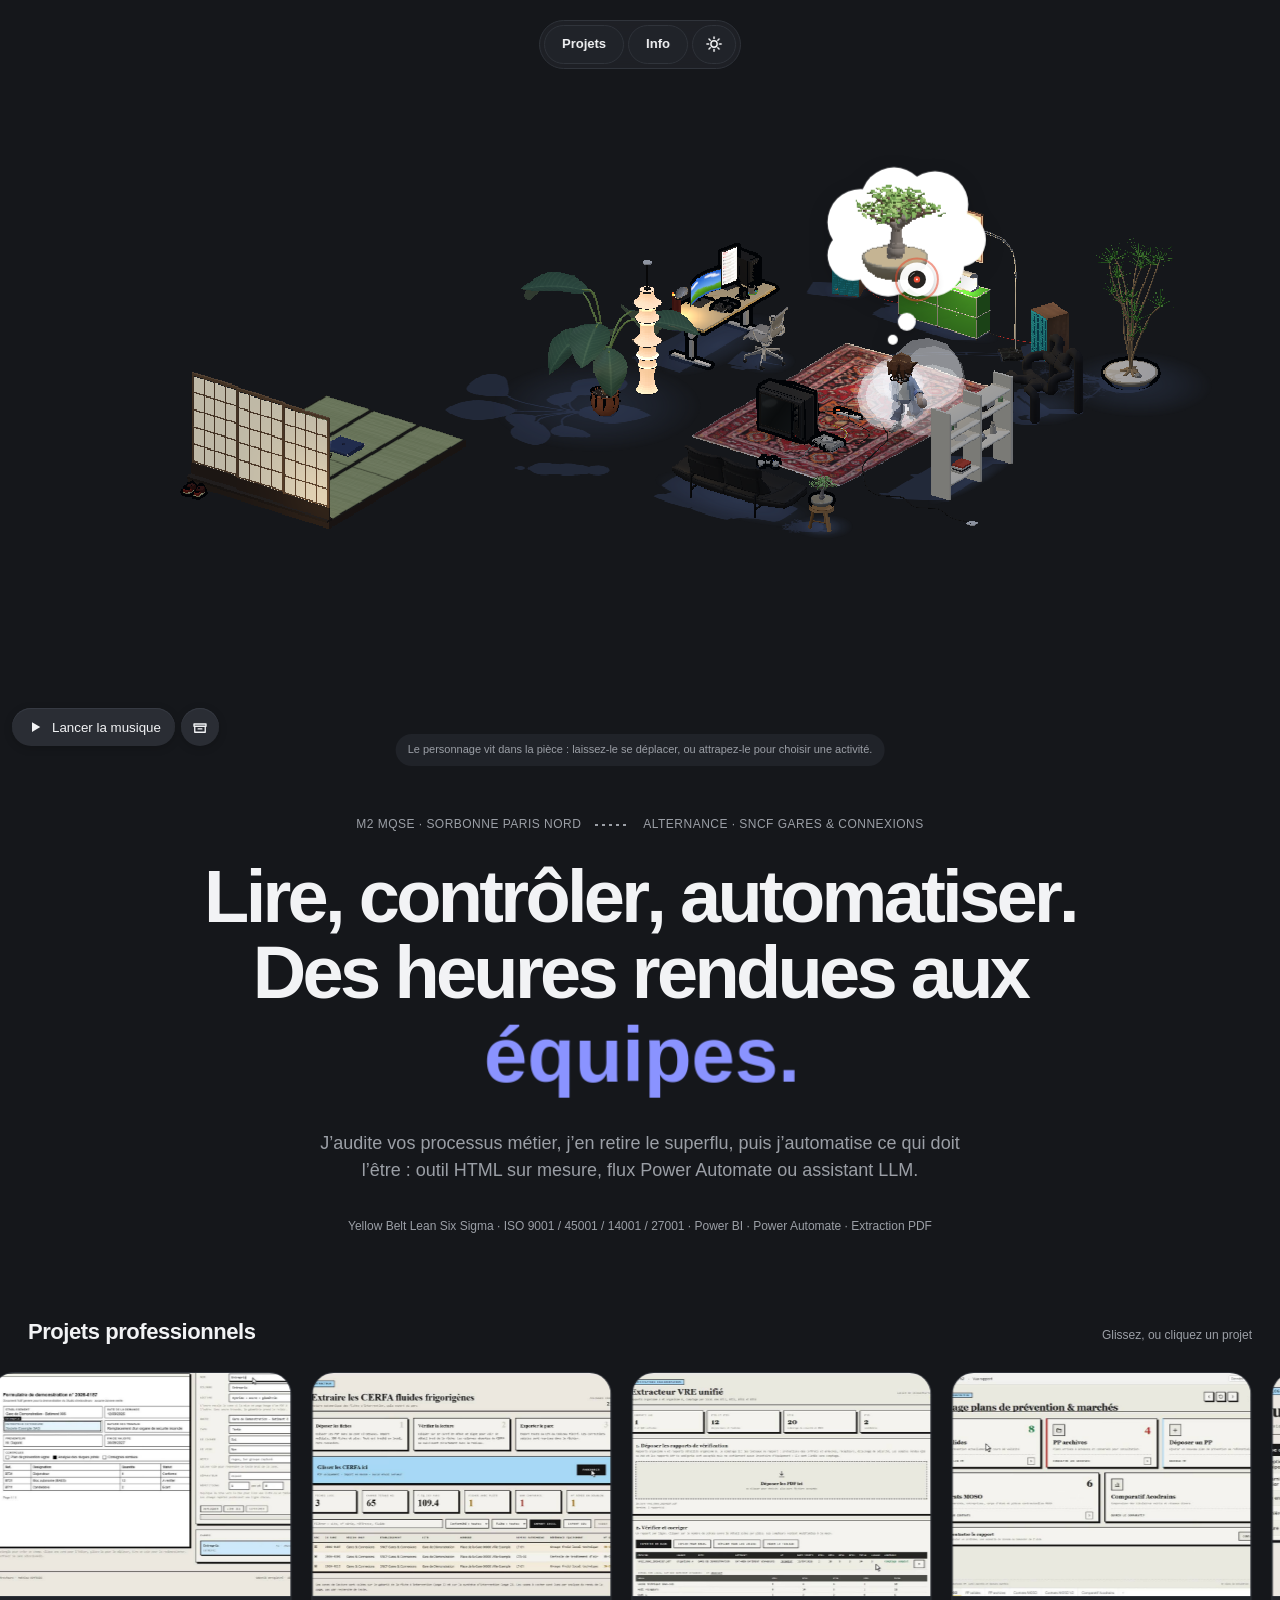
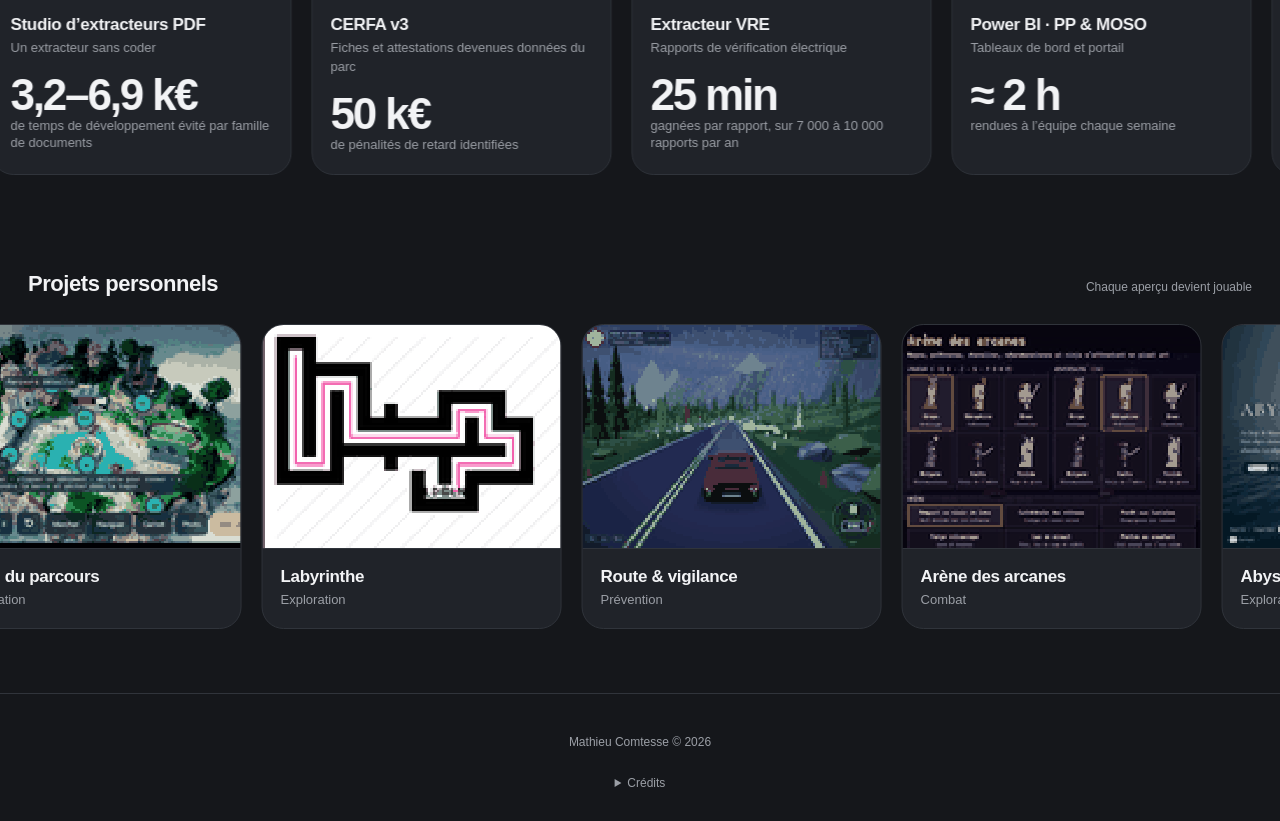
==== index.html @ 9f8b0eb1 "Accueil synthétique : bandes déplaçables (Draggable Marquee) des projets pro avec image et gain, pro" ====
<!doctype html>
<html lang="fr">
<head>
<meta charset="utf-8">
<meta name="viewport" content="width=device-width,initial-scale=1">
<title>Mathieu Comtesse · Projets et automatisation</title>
<meta name="description" content="Lire, contrôler, automatiser. Des heures rendues aux équipes : audit des processus, Power BI, Power Automate, extraction PDF.">
<meta name="theme-color" content="#f5f7fb">
<script>{const n=new Date(),m=n.getHours()*60+n.getMinutes();document.documentElement.dataset.theme=(m>=1320||m<270)?'dark':'light';document.documentElement.classList.add('js')}</script>
<link rel="icon" href="data:image/svg+xml,%3Csvg xmlns=%27http://www.w3.org/2000/svg%27 viewBox=%270 0 32 32%27%3E%3Crect width=%2732%27 height=%2732%27 rx=%277%27 fill=%27%23e8452b%27/%3E%3Ctext x=%2716%27 y=%2722%27 font-size=%2716%27 font-family=%27sans-serif%27 font-weight=%27700%27 text-anchor=%27middle%27 fill=%27white%27%3EMC%3C/text%3E%3C/svg%3E">
<link rel="stylesheet" href="style.css">
<script type="importmap">{"imports":{"three":"./vendor/three.module.min.js","three/addons/":"./vendor/"}}</script>
<script type="module" src="js/main.js"></script>
</head>
<body class="page-home">
<nav class="nav" aria-label="Navigation">
  <a class="btn" href="#work">Projets</a>
  <a class="btn" href="info.html">Info</a>
  <button class="btn theme" id="theme" type="button" aria-label="Passer en mode sombre"></button>
</nav>
<header class="shupi-header">
  <section class="room" id="room" aria-label="Appartement interactif de Mathieu">
    <div class="bubble" id="bubble" aria-live="polite"></div>
    <p class="hint">Le personnage vit dans la pièce : laissez-le se déplacer, ou attrapez-le pour choisir une activité.</p>
  </section>
</header>
<main>
<section class="hero">
  <p class="intro-line"><span>M2 MQSE · Sorbonne Paris Nord</span><span class="dots" aria-hidden="true"></span><span>Alternance · SNCF Gares &amp; Connexions</span></p>
  <h1><span class="ft">Lire, contrôler, automatiser.</span><br><span class="ft">Des heures rendues aux</span><br><em class="flip" data-a="équipes." data-b="agents.">équipes.</em></h1>
  <p class="hero-pitch">J’audite vos processus métier, j’en retire le superflu, puis j’automatise ce qui doit l’être : outil HTML sur mesure, flux Power Automate ou assistant LLM.</p>
  <p class="hero-meta">Yellow Belt Lean Six Sigma · ISO 9001 / 45001 / 14001 / 27001 · Power BI · Power Automate · Extraction PDF</p>
</section>
<section class="strip" id="work">
  <header class="strip-head"><h2>Projets professionnels</h2><p>Glissez, ou cliquez un projet</p></header>
  <div class="marquee" id="mq-pro" tabindex="0" aria-label="Projets professionnels : image et gain. Glissez ou utilisez les flèches gauche et droite."></div>
</section>
<section class="strip">
  <header class="strip-head"><h2>Projets personnels</h2><p>Chaque aperçu devient jouable</p></header>
  <div class="marquee" id="mq-perso" tabindex="0" aria-label="Projets personnels. Glissez ou utilisez les flèches gauche et droite."></div>
</section>
</main>
<footer><p>Mathieu Comtesse © 2026</p><details class="credits">
    <summary>Crédits</summary>
    <ul>
      <li>Univers et animations inspirés de <a href="https://shujaat.info/">shujaat.info</a> (Shujaat Syed).</li>
      <li>Fauteuil Ekstrem (design Terje Ekstrøm, Varier) : modèle 3D de Marià V., <a href="https://3dwarehouse.sketchup.com/model/312c320b-f617-4a8a-8546-d7dd3b6124d9/Ekstrem-Chair">3D Warehouse</a>.</li>
      <li>Siège Setu : modèle 3D de Herman Miller, <a href="https://www.hermanmiller.com/resources/3d-models-and-planning-tools/product-models/individual/setu-chair-with-arms/">hermanmiller.com</a>, via 3D Warehouse.</li>
      <li>Canapé DS-450 (de Sede) : modèle 3D de Marije H., <a href="https://3dwarehouse.sketchup.com/model/05759fed-25c6-4b2b-8120-20a3cff98283">3D Warehouse</a>.</li>
      <li>Enceintes JBL L100 MKII : modèle 3D de spencer smith, <a href="https://3dwarehouse.sketchup.com/model/1cd289cc-8b22-40b9-8e36-879f451d7a0b/JBL-L100-MKII">3D Warehouse</a>.</li>
      <li>Suspension Falkland (Danese Milano, Bruno Munari) : modèle 3D de minkyoung K., <a href="https://3dwarehouse.sketchup.com/model/1f132676-ba62-4b68-9e82-82a4a32337a4/falkland-floor-lamp">3D Warehouse</a>.</li>
      <li>Chaussures New Balance 992 : modèle 3D de SRUSH651, licence <a href="https://creativecommons.org/licenses/by/4.0/">CC BY 4.0</a>, <a href="https://sketchfab.com/3d-models/new-balance-992-made-in-usa-greymetallic-7a38e58c92d54de59faa0b30f071f0d9">Sketchfab</a> (réduit et recolorié pour la scène).</li>
      <li>Lampe Borne Béton (Le Corbusier) : modèle 3D de Charles R., <a href="https://3dwarehouse.sketchup.com/model/78f07577-1796-46bb-85fa-de107f223701">3D Warehouse</a>.</li>
      <li>Animations de personnage : bibliothèque de mon dépôt <a href="https://github.com/mathieu-comtesse/cv-mathieu_comtesse">cv-mathieu_comtesse</a>. Rendu : <a href="https://threejs.org/">three.js</a>.</li>
    </ul>
  </details></footer>
<noscript><p class="ns">Cette page demande JavaScript pour afficher la pièce en 3D.</p></noscript>
</body>
</html>
---- style.css ----
:root{--bg:#f5f7fb;--ink:#111214;--mute:#6c7078;--card:#fff;--line:#dfe3e8;--btn:#fff;--btn-hi:#f1f3f6;--btn-sh:#c9ced6;--spring:cubic-bezier(.34,1.56,.64,1);color-scheme:light}
:root[data-theme=dark]{--bg:#15171b;--ink:#f2f3f5;--mute:#9b9fa6;--card:#202329;--line:#30343b;--btn:#2a2d34;--btn-hi:#363a43;--btn-sh:#14161a;color-scheme:dark}
*{box-sizing:border-box}html{scroll-behavior:auto}
body{margin:0;background:var(--project-background,var(--bg));color:var(--ink);font:15px/1.45 Arial,sans-serif;transition:background-color .6s ease}
a{color:inherit}
.nav{position:fixed;z-index:30;top:20px;left:50%;transform:translateX(-50%);display:flex;gap:4px;padding:4px;border:1px solid var(--line);border-radius:999px;background:color-mix(in srgb,var(--card) 85%,transparent);backdrop-filter:blur(16px)}
.btn{display:inline-flex;align-items:center;padding:9px 17px;border:1px solid var(--line);border-radius:999px;background:var(--card);color:var(--ink);text-decoration:none;font-weight:600;font-size:13px;transition:transform .25s var(--spring),opacity .2s}
.btn:hover{transform:scale(.97)}.btn[aria-current]{background:var(--ink);color:var(--bg)}.dark{background:var(--ink);color:var(--bg);border-color:var(--ink)}
/* en-tête : la pièce 3D */
.room{position:relative;height:min(780px,88vh);min-height:520px;overflow:hidden}.room canvas{position:absolute;inset:0}
.hint{position:absolute;bottom:14px;left:50%;transform:translateX(-50%);margin:0;padding:8px 12px;border-radius:999px;background:var(--card);color:var(--mute);font-size:11px;white-space:nowrap;pointer-events:none;max-width:92%;overflow:hidden;text-overflow:ellipsis}
.bubble{position:absolute;z-index:5;opacity:0}.bubble.show{opacity:1;animation:pop .35s cubic-bezier(.3,1.6,.5,1)}
@keyframes pop{from{scale:.6}to{scale:1}}
/* texte d'accueil, juste après la pièce */
.hero{max-width:980px;margin:0 auto;padding:36px 24px 50px;text-align:center}
.intro-line{display:flex;justify-content:center;align-items:center;gap:14px;flex-wrap:wrap;margin:0 0 26px;color:var(--mute);font-size:12px;text-transform:uppercase;letter-spacing:.04em}
.intro-line .dots{width:34px;height:2px;background:repeating-linear-gradient(90deg,var(--mute) 0 3px,transparent 3px 7px)}
.hero h1{margin:0 auto;font-size:clamp(30px,6vw,74px);line-height:1.02;letter-spacing:-.05em}
.hero-pitch{max-width:640px;margin:30px auto 0;color:var(--mute);font-size:18px;line-height:1.5}
.hero-links{display:flex;justify-content:center;gap:10px;flex-wrap:wrap;margin-top:30px}
.hero-meta{margin:34px 0 0;color:var(--mute);font-size:12px}
em.flip{font-style:normal;color:#2f3bf0}:root[data-theme=dark] em.flip{color:#8a93ff}
em.flip.is-built{display:inline-block;perspective:900px;white-space:nowrap;line-height:1.2em;vertical-align:baseline;text-align:left}
.fs{display:inline-block;position:relative;height:1.2em;width:var(--wa);transform-style:preserve-3d;vertical-align:-.25em;animation:fs-cycle 8s var(--d,0s) infinite ease-in-out}
.fs .f{position:absolute;left:0;top:0;width:100%;height:100%;display:flex;align-items:center;justify-content:center;backface-visibility:hidden;font-style:normal;line-height:1}
.fs .f1{transform:translateZ(.6em)}.fs .f2{transform:rotateX(-90deg) translateZ(.6em)}.fs .f3{transform:rotateX(-180deg) translateZ(.6em)}
@keyframes fs-cycle{0%,36%{transform:rotateX(0deg);width:var(--wa)}46%,86%{transform:rotateX(90deg);width:var(--wb)}96%,100%{transform:rotateX(180deg);width:var(--wa)}}
@media (prefers-reduced-motion:reduce){.fs{animation:none}.fs .f2,.fs .f3{display:none}}
/* apparition au défilement : glisse depuis les côtés avec un ressort */
.js .reveal:not(.revealed){opacity:0;transform:translateX(var(--enter-x,0)) scale(.9)}
.reveal.revealed{animation:reveal .8s var(--spring) both;animation-delay:var(--delay,0s)}
@keyframes reveal{from{opacity:0;transform:translateX(var(--enter-x,0)) scale(.9)}to{opacity:1;transform:none}}
/* Flip Text : chaque lettre tourne et se soulève au survol */
.ft{display:inline-block;white-space:nowrap}
.ftc{display:inline-block;cursor:default;transition:transform .4s ease-out}
.ftc.on{transform:translateY(-8px) rotateX(360deg)}
/* projets : bandes déplaçables (Draggable Marquee) */
.strip{padding:30px 0 40px}
.strip-head{display:flex;justify-content:space-between;align-items:baseline;max-width:1400px;margin:0 auto;padding:0 28px 18px}
.strip-head h2{margin:0;font-size:22px;letter-spacing:-.02em}.strip-head p{margin:0;color:var(--mute);font-size:12px}
.marquee{overflow:hidden;cursor:grab;touch-action:pan-y;outline-offset:-2px;padding:6px 0 24px}.marquee.is-drag{cursor:grabbing;user-select:none}
.mq-track{display:flex;gap:20px;width:max-content;will-change:transform}
.pc{flex:none;width:300px;display:flex;flex-direction:column;gap:0;padding:0;border:1px solid var(--line);border-radius:22px;background:var(--card);color:var(--ink);text-align:left;font:inherit;cursor:inherit;overflow:hidden;transition:transform .4s var(--spring),box-shadow .3s}
.pc:hover{transform:translateY(-4px);box-shadow:0 14px 34px rgb(0 0 0 / .12)}
.pc-img{display:block;width:100%;aspect-ratio:4/3;background-size:cover;background-position:top;background-color:var(--btn-hi);border-bottom:1px solid var(--line);pointer-events:none}
.pc-img.px,.detail-img.px{image-rendering:pixelated;background-size:100% 100%}
.pc-body{display:flex;flex-direction:column;gap:2px;padding:16px 18px 20px}
.pc-body b{font-size:17px;letter-spacing:-.02em}.pc-sub{color:var(--mute);font-size:13px}
.pc-gain{display:block;margin-top:14px;font-size:44px;line-height:.95;letter-spacing:-.05em}.pc-unit{color:var(--mute);font-size:13px;line-height:1.3}
.pc.perso .pc-body{padding-bottom:18px}
/* fiche de détail */
.detail{position:fixed;inset:0;z-index:60;display:flex;align-items:center;justify-content:center;padding:20px;background:rgb(10 12 16 / .55);backdrop-filter:blur(6px);opacity:0;transition:opacity .22s}
.detail[hidden]{display:none}.detail.on{opacity:1}
.detail-card{position:relative;display:grid;grid-template-columns:minmax(0,1.05fr) minmax(0,1fr);width:min(960px,100%);max-height:calc(100vh - 40px);overflow:auto;border-radius:26px;background:var(--card);box-shadow:0 30px 80px rgb(0 0 0 / .35);transform:scale(.96);transition:transform .35s var(--spring)}
.detail.on .detail-card{transform:none}
.detail-img{min-height:340px;background-size:cover;background-position:top;background-color:var(--btn-hi)}
.detail-txt{padding:34px 32px;display:flex;flex-direction:column;gap:12px;font-size:14px;color:var(--mute)}.detail-txt p{margin:0}.detail-txt b{color:var(--ink)}
.detail-txt h3{margin:0;font-size:30px;line-height:1;letter-spacing:-.04em;color:var(--ink)}.detail-txt .k{font-size:11px;text-transform:uppercase;letter-spacing:.05em}.detail-txt .s{font-size:16px}
.detail-txt .g{display:flex;flex-direction:column;margin:6px 0}.detail-txt .g strong{font-size:58px;line-height:.9;letter-spacing:-.06em;color:var(--ink)}
.detail-x{position:absolute;top:12px;right:14px;z-index:2;width:36px;height:36px;border:0;border-radius:50%;background:var(--card);color:var(--ink);font-size:22px;line-height:1;cursor:pointer;box-shadow:0 2px 8px rgb(0 0 0 / .2)}
body.lock{overflow:hidden}
@media(max-width:760px){.detail-card{grid-template-columns:1fr}.detail-img{min-height:200px}.pc{width:260px}}
/* pied de page */
footer{padding:28px;border-top:1px solid var(--line);color:var(--mute);font-size:12px;display:flex;flex-direction:column;align-items:center;gap:12px;text-align:center}
.credits{max-width:62ch;text-align:left;font-size:12px}.credits summary{cursor:pointer;text-align:center;color:var(--mute)}.credits ul{margin:10px 0 0;padding-left:18px;display:grid;gap:4px}.credits a{color:inherit}
.ns{text-align:center;color:var(--mute)}
@media(max-width:760px){.room{height:60vh;min-height:420px}.hint{white-space:normal;width:90%;text-align:center;border-radius:14px}}
/* pensée : nuage + miniature 3D, traîne de deux cercles vers la tête */
.bubble.thought{padding:0;width:176px;height:160px;border-radius:0;background:none;box-shadow:none;white-space:normal;filter:drop-shadow(0 6px 10px rgb(0 0 0 / .16));color:#1c1a17}
.bubble.thought::after{display:none}
.bubble.thought .cloud{position:absolute;inset:0;width:100%;height:100%}
.bubble.thought canvas{position:absolute;left:50%;top:14px;width:120px;height:120px;transform:translateX(-50%);image-rendering:pixelated}
.bubble.thought .cap{position:absolute;left:14px;right:14px;bottom:34px;text-align:center;font-size:12px;font-weight:600;line-height:1.1;color:#1c1a17}
.bubble.thought i{position:absolute;border-radius:50%;background:#fff;box-shadow:0 2px 4px rgb(0 0 0 / .1)}
.bubble.thought .t1{width:18px;height:18px;left:50%;bottom:-12px;margin-left:-4px}
.bubble.thought .t2{width:10px;height:10px;left:50%;bottom:-26px;margin-left:-14px}
/* fiche de la pochette survolée dans le tiroir du meuble vert */
.sleeve-card{position:absolute;left:0;top:0;z-index:6;width:200px;padding:8px 10px 8px 70px;min-height:68px;border-radius:12px;background:#fff;color:#1c1a17;box-shadow:0 8px 20px rgb(0 0 0 / .18);pointer-events:none;opacity:0;transition:opacity .12s}
.sleeve-card.show{opacity:1}
.sleeve-card i{position:absolute;left:8px;top:8px;width:52px;height:52px;border-radius:4px;image-rendering:auto}
.sleeve-card b{display:block;font-size:13px;line-height:1.2;font-weight:700}
.sleeve-card span{display:block;font-size:12px;color:#6f695d;margin-top:2px}
.sleeve-card em{display:block;font-style:normal;font-size:11px;color:#8a7f6a;margin-top:4px}
/* bouton clair / sombre dans la pilule de navigation */
.btn.theme{cursor:pointer;display:inline-flex;align-items:center;justify-content:center;padding:9px 12px;font:inherit}
.btn.theme svg{display:block}
/* pastille sur le tiroir du meuble vert */
.hot{position:absolute;left:0;top:0;z-index:7;width:34px;height:34px;padding:0;border:0;border-radius:50%;background:#fff;box-shadow:0 4px 12px rgb(0 0 0 / .25);cursor:pointer;opacity:0;pointer-events:none;transition:opacity .25s}
.hot.show{opacity:.95;pointer-events:auto}
.hot svg{display:block;width:100%;height:100%;padding:5px}
.hot::after{content:"";position:absolute;inset:-5px;border-radius:50%;border:2px solid rgb(232 69 43 / .55);animation:hotp 2s ease-out infinite}
@keyframes hotp{from{transform:scale(.8);opacity:1}to{transform:scale(1.35);opacity:0}}
@media (prefers-reduced-motion:reduce){.hot::after{animation:none}}

.bubble.thought .cap{display:none}
/* lecteur de musique : une pastille en bas à gauche de la pièce */
.mpill{position:absolute;left:12px;bottom:34px;z-index:8;display:flex;gap:6px;align-items:center;max-width:calc(100% - 24px)}
.mpill button{display:inline-flex;align-items:center;gap:8px;height:38px;padding:0 14px;border:0;border-radius:999px;background:var(--btn);color:var(--ink);font:500 13px/1 inherit;font-family:inherit;cursor:pointer;box-shadow:inset 0 1px 0 var(--btn-hi),0 2px 8px rgb(0 0 0 / .18);white-space:nowrap;overflow:hidden;text-overflow:ellipsis}
.mpill button:hover{background:var(--btn-hi)}
.mpill .mp-play{max-width:min(300px,calc(100vw - 150px))}
.mpill .mp-play span{overflow:hidden;text-overflow:ellipsis}
.mpill.on .mp-play{background:var(--ink);color:var(--bg)}
.mpill .mp-next,.mpill .mp-crate{width:38px;padding:0;justify-content:center}
.mpill .mp-next[hidden]{display:none}

/* page Info */
.page-info .info-main{max-width:1060px;margin:0 auto;padding:0 24px 40px}
.about{position:relative;padding:130px 0 40px;text-align:center}
.portrait{position:relative;z-index:2;width:min(86vw,420px);height:420px;margin:0 auto -50px;pointer-events:none}
.portrait canvas{pointer-events:auto}
.info-heading{position:relative;z-index:1;margin:0 auto;max-width:15ch;font-size:clamp(40px,7.4vw,92px);line-height:.9;letter-spacing:-.055em;text-wrap:balance}
.info-heading em{font-style:italic;font-family:'Times New Roman',serif;font-weight:400;letter-spacing:-.04em}
.info-heading .w{display:inline-block;overflow:hidden;vertical-align:top;padding-bottom:.08em}
.info-heading .ch{display:inline-block;animation:chup .9s var(--spring) both;animation-delay:calc(var(--i) * 28ms + .15s)}
@keyframes chup{from{transform:translateY(110%) rotate(5deg);opacity:0}to{transform:none;opacity:1}}
.bio{max-width:640px;margin:44px auto 0;display:grid;gap:18px;font-size:18px;line-height:1.5;color:var(--mute)}.bio p{margin:0}
.impact{display:grid;grid-template-columns:repeat(3,1fr);gap:12px;margin:70px 0}
.impact article{padding:24px;border:1px solid var(--line);border-radius:24px;background:var(--card);min-height:210px;display:flex;flex-direction:column}
.impact span{color:var(--mute);font-size:12px}.impact h3{margin:auto 0 8px;font-size:22px;letter-spacing:-.02em;line-height:1.05}.impact p{margin:0;color:var(--mute);font-size:14px}
.block{padding:56px 0 20px}.block h2{margin:0 0 26px;font-size:clamp(28px,4vw,46px);letter-spacing:-.04em;line-height:1}
.timeline{list-style:none;margin:0;padding:0;border-top:1px solid var(--line)}
.timeline li{display:grid;grid-template-columns:200px 1fr;gap:6px 24px;padding:22px 0;border-bottom:1px solid var(--line)}
.timeline time{color:var(--mute);font-size:13px;text-transform:uppercase;letter-spacing:.03em;grid-row:span 2}.timeline b{font-size:20px;letter-spacing:-.02em}.timeline span{color:var(--mute);max-width:62ch}
.chips{list-style:none;margin:0;padding:0;display:flex;flex-wrap:wrap;gap:10px}
.chips li{padding:12px 18px;border:1px solid var(--line);border-radius:999px;background:var(--card);font-weight:700;display:flex;gap:10px;align-items:baseline;transition:transform .4s var(--spring)}.chips li:hover{transform:scale(.96)}
.chips i{font-style:normal;font-weight:400;color:var(--mute);font-size:12px}
.two{display:grid;grid-template-columns:1fr 1fr;gap:40px}
.list{list-style:none;margin:0;padding:0;display:grid;gap:0;border-top:1px solid var(--line)}.list li{padding:14px 0;border-bottom:1px solid var(--line);color:var(--mute)}
.contact{text-align:center;padding:90px 0 40px}.contact p{max-width:52ch;margin:0 auto 26px;color:var(--mute);font-size:18px}
@media(max-width:760px){.impact{grid-template-columns:1fr}.two{grid-template-columns:1fr}.timeline li{grid-template-columns:1fr}.timeline time{grid-row:auto}.portrait{height:340px;margin-bottom:-60px}}
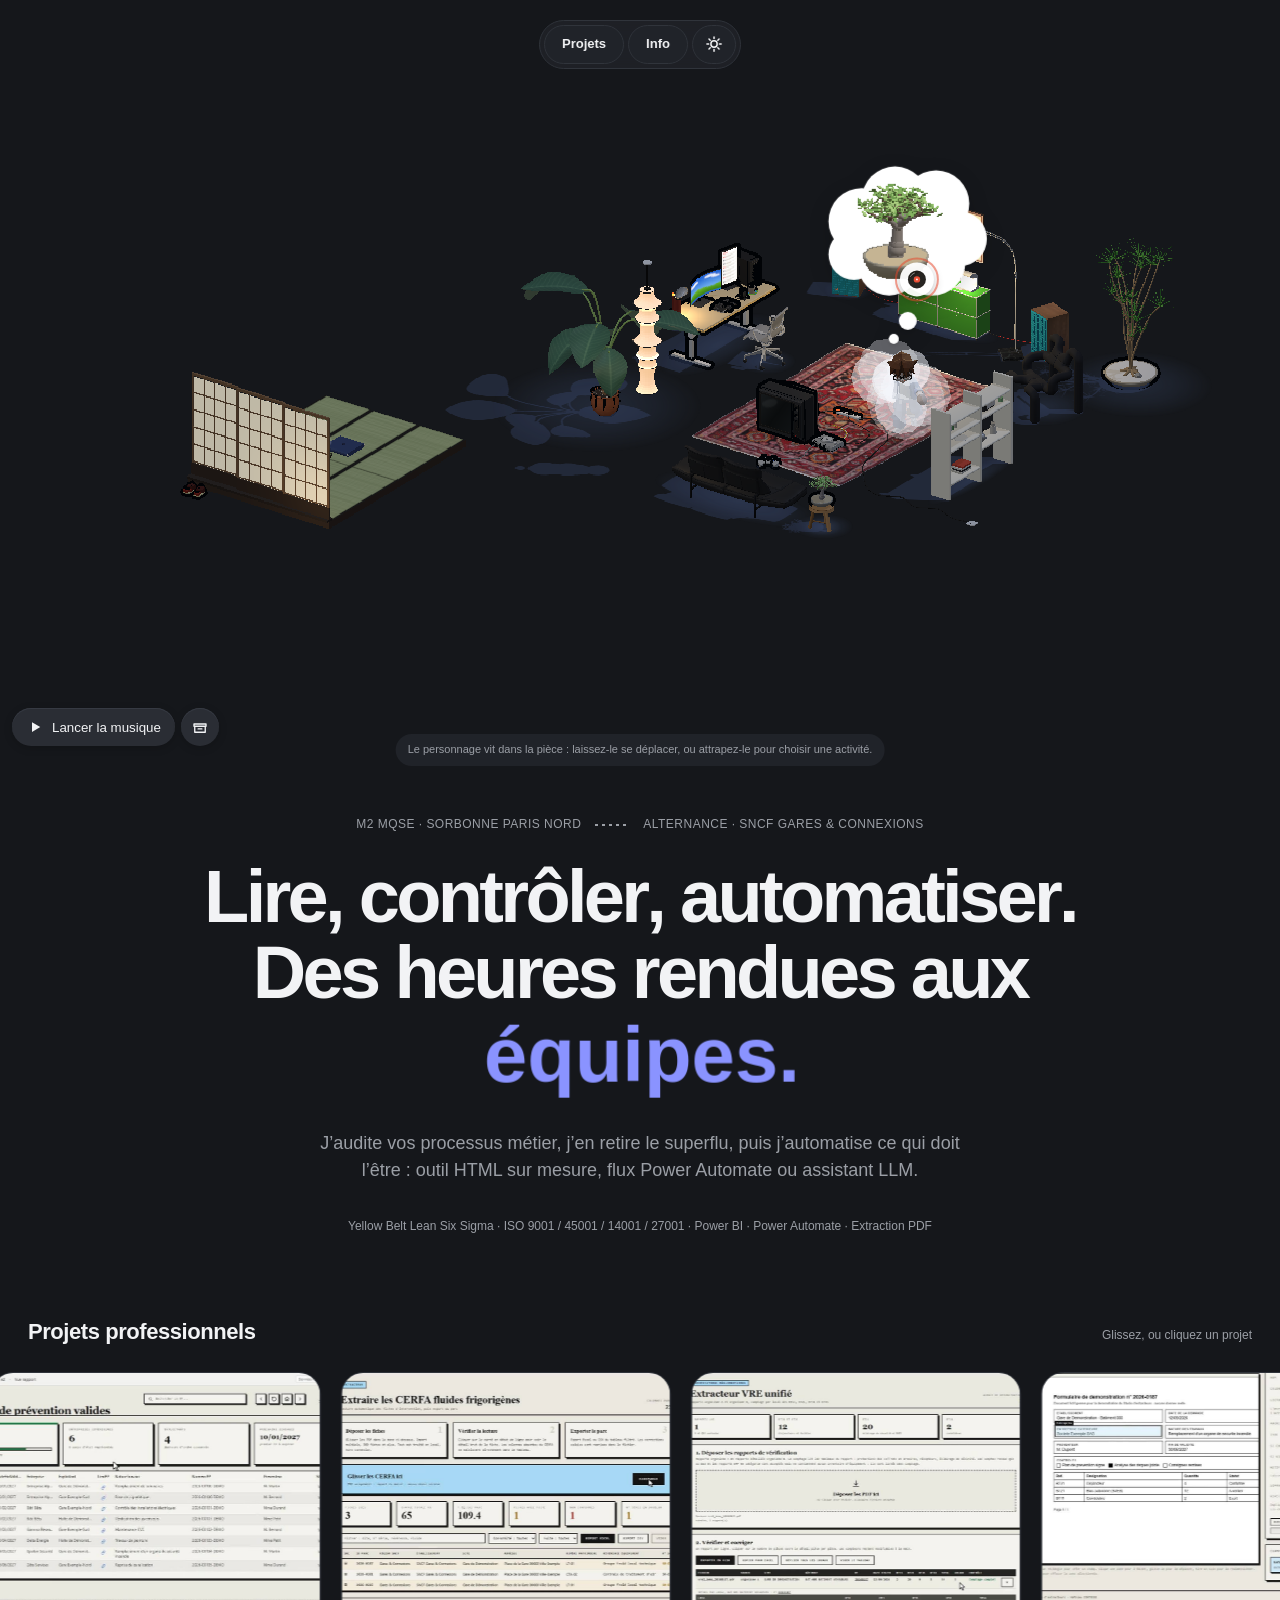
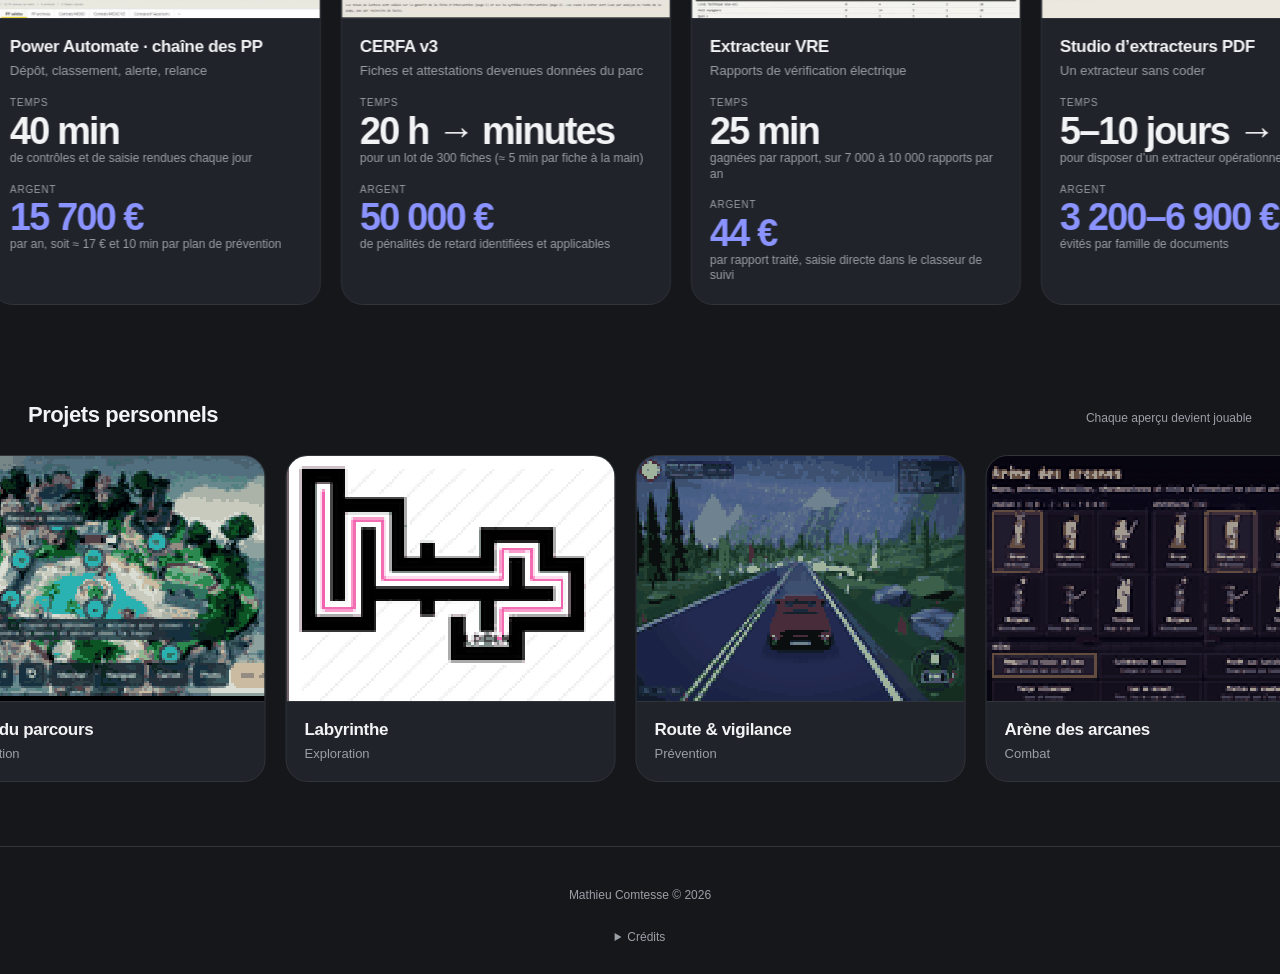
==== commit ac9f8779: "Pantalon baggy jusqu'aux baskets ; yeux ouverts sur Info ; gains en temps et en argent par process e" ====
--- a/index.html
+++ b/index.html
@@ -51,7 +51,7 @@
       <li>Suspension Falkland (Danese Milano, Bruno Munari) : modèle 3D de minkyoung K., <a href="https://3dwarehouse.sketchup.com/model/1f132676-ba62-4b68-9e82-82a4a32337a4/falkland-floor-lamp">3D Warehouse</a>.</li>
       <li>Chaussures New Balance 992 : modèle 3D de SRUSH651, licence <a href="https://creativecommons.org/licenses/by/4.0/">CC BY 4.0</a>, <a href="https://sketchfab.com/3d-models/new-balance-992-made-in-usa-greymetallic-7a38e58c92d54de59faa0b30f071f0d9">Sketchfab</a> (réduit et recolorié pour la scène).</li>
       <li>Lampe Borne Béton (Le Corbusier) : modèle 3D de Charles R., <a href="https://3dwarehouse.sketchup.com/model/78f07577-1796-46bb-85fa-de107f223701">3D Warehouse</a>.</li>
-      <li>Animations de personnage : bibliothèque de mon dépôt <a href="https://github.com/mathieu-comtesse/cv-mathieu_comtesse">cv-mathieu_comtesse</a>. Rendu : <a href="https://threejs.org/">three.js</a>.</li>
+      <li>Animations de personnage : bibliothèque d’animations de mon dépôt GitHub. Rendu : <a href="https://threejs.org/">three.js</a>.</li>
     </ul>
   </details></footer>
 <noscript><p class="ns">Cette page demande JavaScript pour afficher la pièce en 3D.</p></noscript>
--- a/style.css
+++ b/style.css
@@ -40,13 +40,13 @@
 .strip-head h2{margin:0;font-size:22px;letter-spacing:-.02em}.strip-head p{margin:0;color:var(--mute);font-size:12px}
 .marquee{overflow:hidden;cursor:grab;touch-action:pan-y;outline-offset:-2px;padding:6px 0 24px}.marquee.is-drag{cursor:grabbing;user-select:none}
 .mq-track{display:flex;gap:20px;width:max-content;will-change:transform}
-.pc{flex:none;width:300px;display:flex;flex-direction:column;gap:0;padding:0;border:1px solid var(--line);border-radius:22px;background:var(--card);color:var(--ink);text-align:left;font:inherit;cursor:inherit;overflow:hidden;transition:transform .4s var(--spring),box-shadow .3s}
+.pc{flex:none;width:330px;display:flex;flex-direction:column;gap:0;padding:0;border:1px solid var(--line);border-radius:22px;background:var(--card);color:var(--ink);text-align:left;font:inherit;cursor:inherit;overflow:hidden;transition:transform .4s var(--spring),box-shadow .3s}
 .pc:hover{transform:translateY(-4px);box-shadow:0 14px 34px rgb(0 0 0 / .12)}
 .pc-img{display:block;width:100%;aspect-ratio:4/3;background-size:cover;background-position:top;background-color:var(--btn-hi);border-bottom:1px solid var(--line);pointer-events:none}
 .pc-img.px,.detail-img.px{image-rendering:pixelated;background-size:100% 100%}
 .pc-body{display:flex;flex-direction:column;gap:2px;padding:16px 18px 20px}
 .pc-body b{font-size:17px;letter-spacing:-.02em}.pc-sub{color:var(--mute);font-size:13px}
-.pc-gain{display:block;margin-top:14px;font-size:44px;line-height:.95;letter-spacing:-.05em}.pc-unit{color:var(--mute);font-size:13px;line-height:1.3}
+.pc-g{display:flex;flex-direction:column;gap:2px;margin-top:14px}.pc-g small,.detail-txt .g small{font-size:10px;text-transform:uppercase;letter-spacing:.08em;color:var(--mute)}.pc-g strong{font-size:38px;line-height:.95;letter-spacing:-.05em}.pc-g.m strong{color:#2f3bf0}:root[data-theme=dark] .pc-g.m strong{color:#8a93ff}.pc-g em{font-style:normal;color:var(--mute);font-size:12px;line-height:1.3}
 .pc.perso .pc-body{padding-bottom:18px}
 /* fiche de détail */
 .detail{position:fixed;inset:0;z-index:60;display:flex;align-items:center;justify-content:center;padding:20px;background:rgb(10 12 16 / .55);backdrop-filter:blur(6px);opacity:0;transition:opacity .22s}
@@ -56,7 +56,7 @@
 .detail-img{min-height:340px;background-size:cover;background-position:top;background-color:var(--btn-hi)}
 .detail-txt{padding:34px 32px;display:flex;flex-direction:column;gap:12px;font-size:14px;color:var(--mute)}.detail-txt p{margin:0}.detail-txt b{color:var(--ink)}
 .detail-txt h3{margin:0;font-size:30px;line-height:1;letter-spacing:-.04em;color:var(--ink)}.detail-txt .k{font-size:11px;text-transform:uppercase;letter-spacing:.05em}.detail-txt .s{font-size:16px}
-.detail-txt .g{display:flex;flex-direction:column;margin:6px 0}.detail-txt .g strong{font-size:58px;line-height:.9;letter-spacing:-.06em;color:var(--ink)}
+.detail-txt .g{display:flex;flex-direction:column;margin:4px 0}.detail-txt .g strong{font-size:50px;line-height:.95;letter-spacing:-.06em;color:var(--ink)}.detail-txt .g.m strong{color:#2f3bf0}:root[data-theme=dark] .detail-txt .g.m strong{color:#8a93ff}
 .detail-x{position:absolute;top:12px;right:14px;z-index:2;width:36px;height:36px;border:0;border-radius:50%;background:var(--card);color:var(--ink);font-size:22px;line-height:1;cursor:pointer;box-shadow:0 2px 8px rgb(0 0 0 / .2)}
 body.lock{overflow:hidden}
 @media(max-width:760px){.detail-card{grid-template-columns:1fr}.detail-img{min-height:200px}.pc{width:260px}}
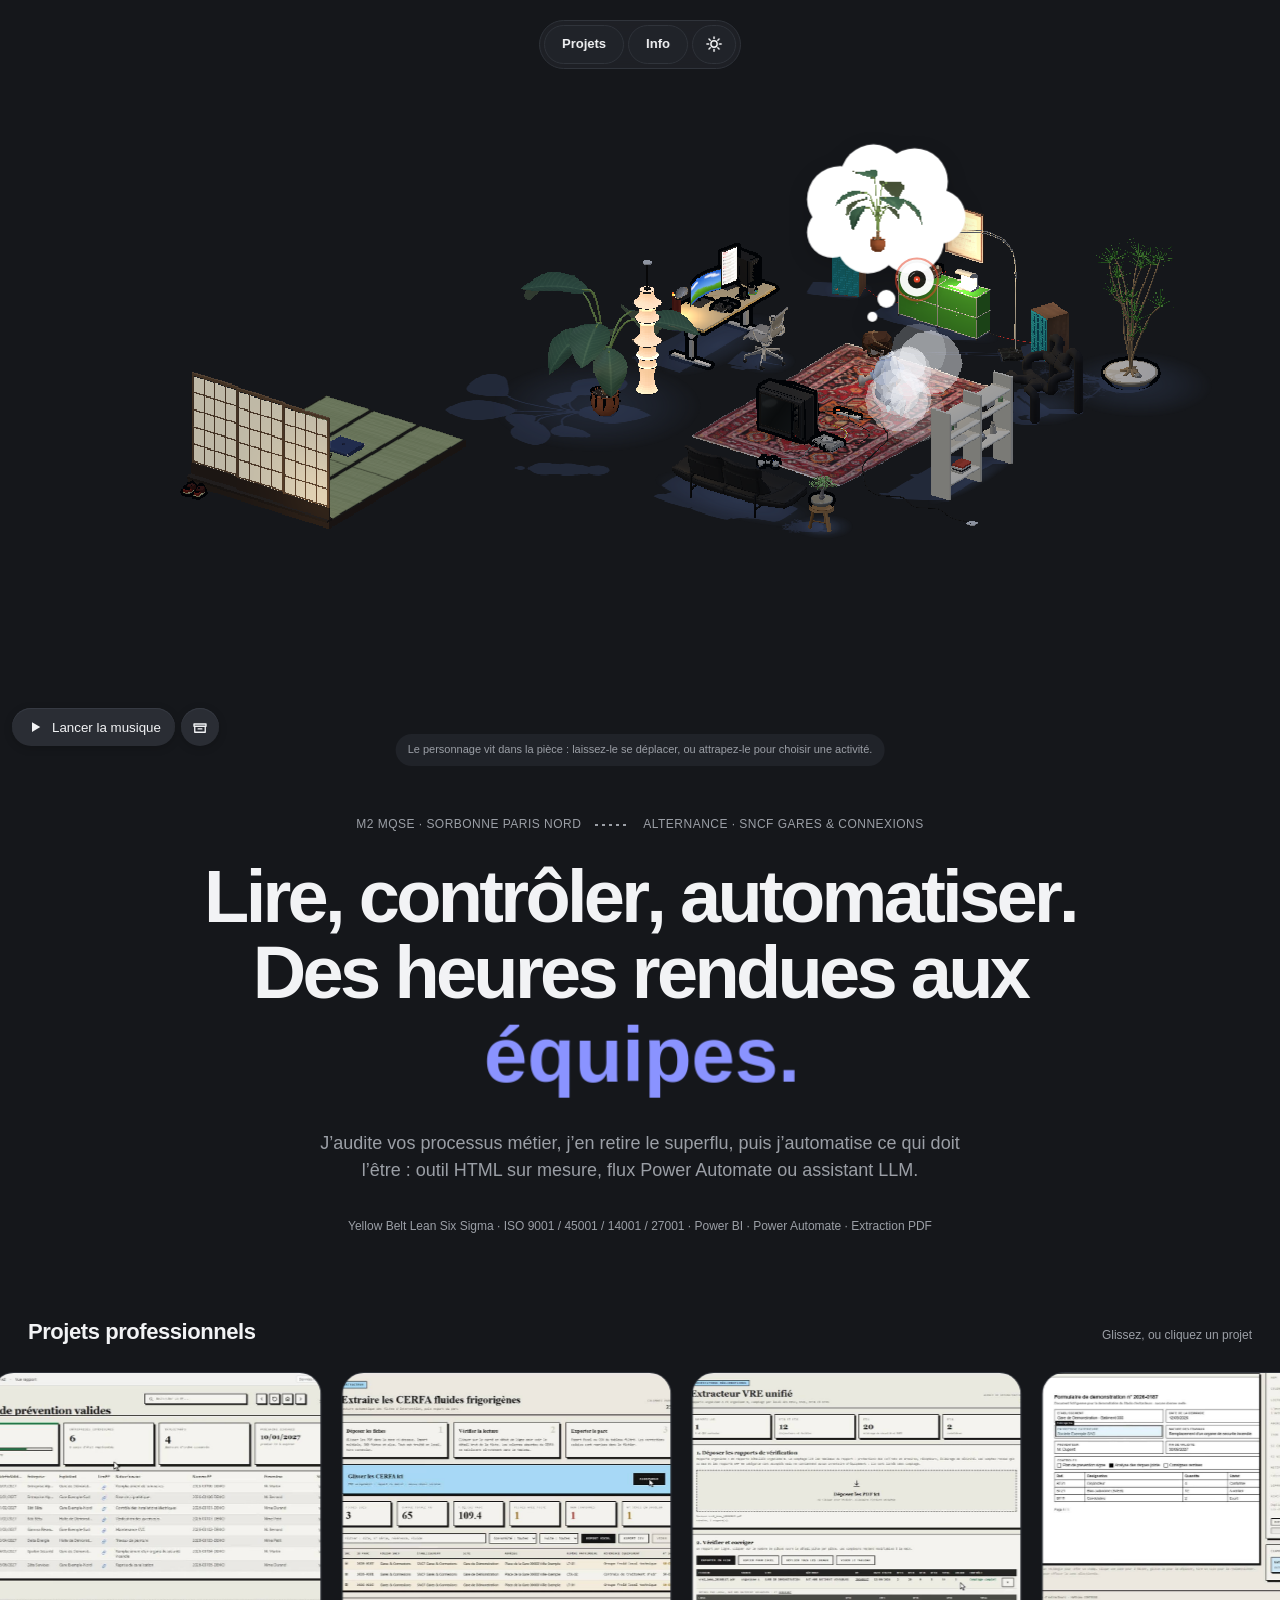
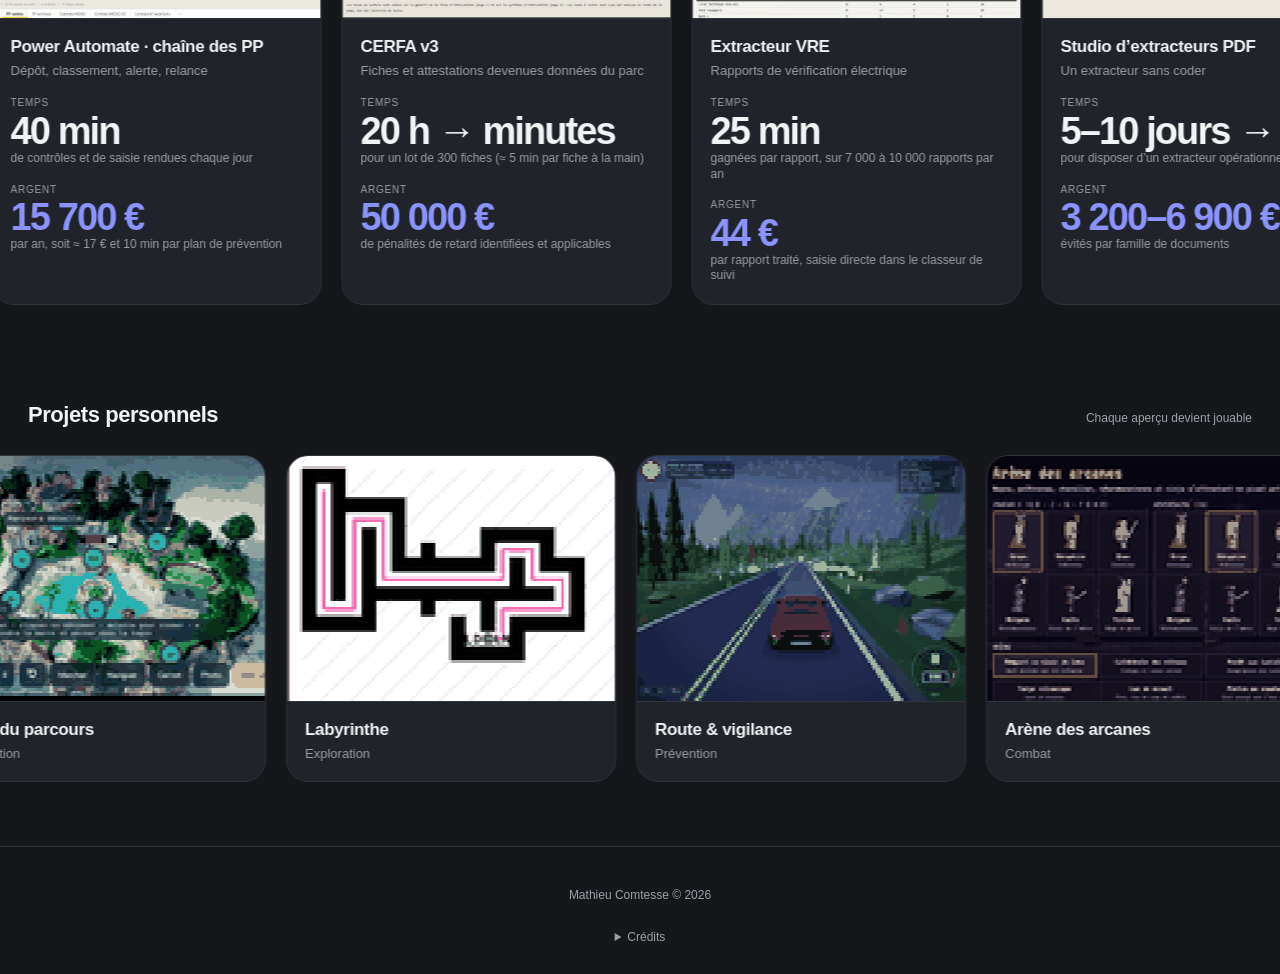
==== commit 474523f8: "Pantalon baggy modélisé, yeux bleus ouverts, épaules remises à niveau (assis de travers), lampe Akar" ====
--- a/index.html
+++ b/index.html
@@ -51,6 +51,7 @@
       <li>Suspension Falkland (Danese Milano, Bruno Munari) : modèle 3D de minkyoung K., <a href="https://3dwarehouse.sketchup.com/model/1f132676-ba62-4b68-9e82-82a4a32337a4/falkland-floor-lamp">3D Warehouse</a>.</li>
       <li>Chaussures New Balance 992 : modèle 3D de SRUSH651, licence <a href="https://creativecommons.org/licenses/by/4.0/">CC BY 4.0</a>, <a href="https://sketchfab.com/3d-models/new-balance-992-made-in-usa-greymetallic-7a38e58c92d54de59faa0b30f071f0d9">Sketchfab</a> (réduit et recolorié pour la scène).</li>
       <li>Lampe Borne Béton (Le Corbusier) : modèle 3D de Charles R., <a href="https://3dwarehouse.sketchup.com/model/78f07577-1796-46bb-85fa-de107f223701">3D Warehouse</a>.</li>
+      <li>Lampe Akari (Isamu Noguchi) : modèle 3D d’Alana Pacheco, <a href="https://3dwarehouse.sketchup.com/model/c4bc36cc-94bc-45f0-8692-d7c6e615f8ad">3D Warehouse</a>.</li>
       <li>Animations de personnage : bibliothèque d’animations de mon dépôt GitHub. Rendu : <a href="https://threejs.org/">three.js</a>.</li>
     </ul>
   </details></footer>
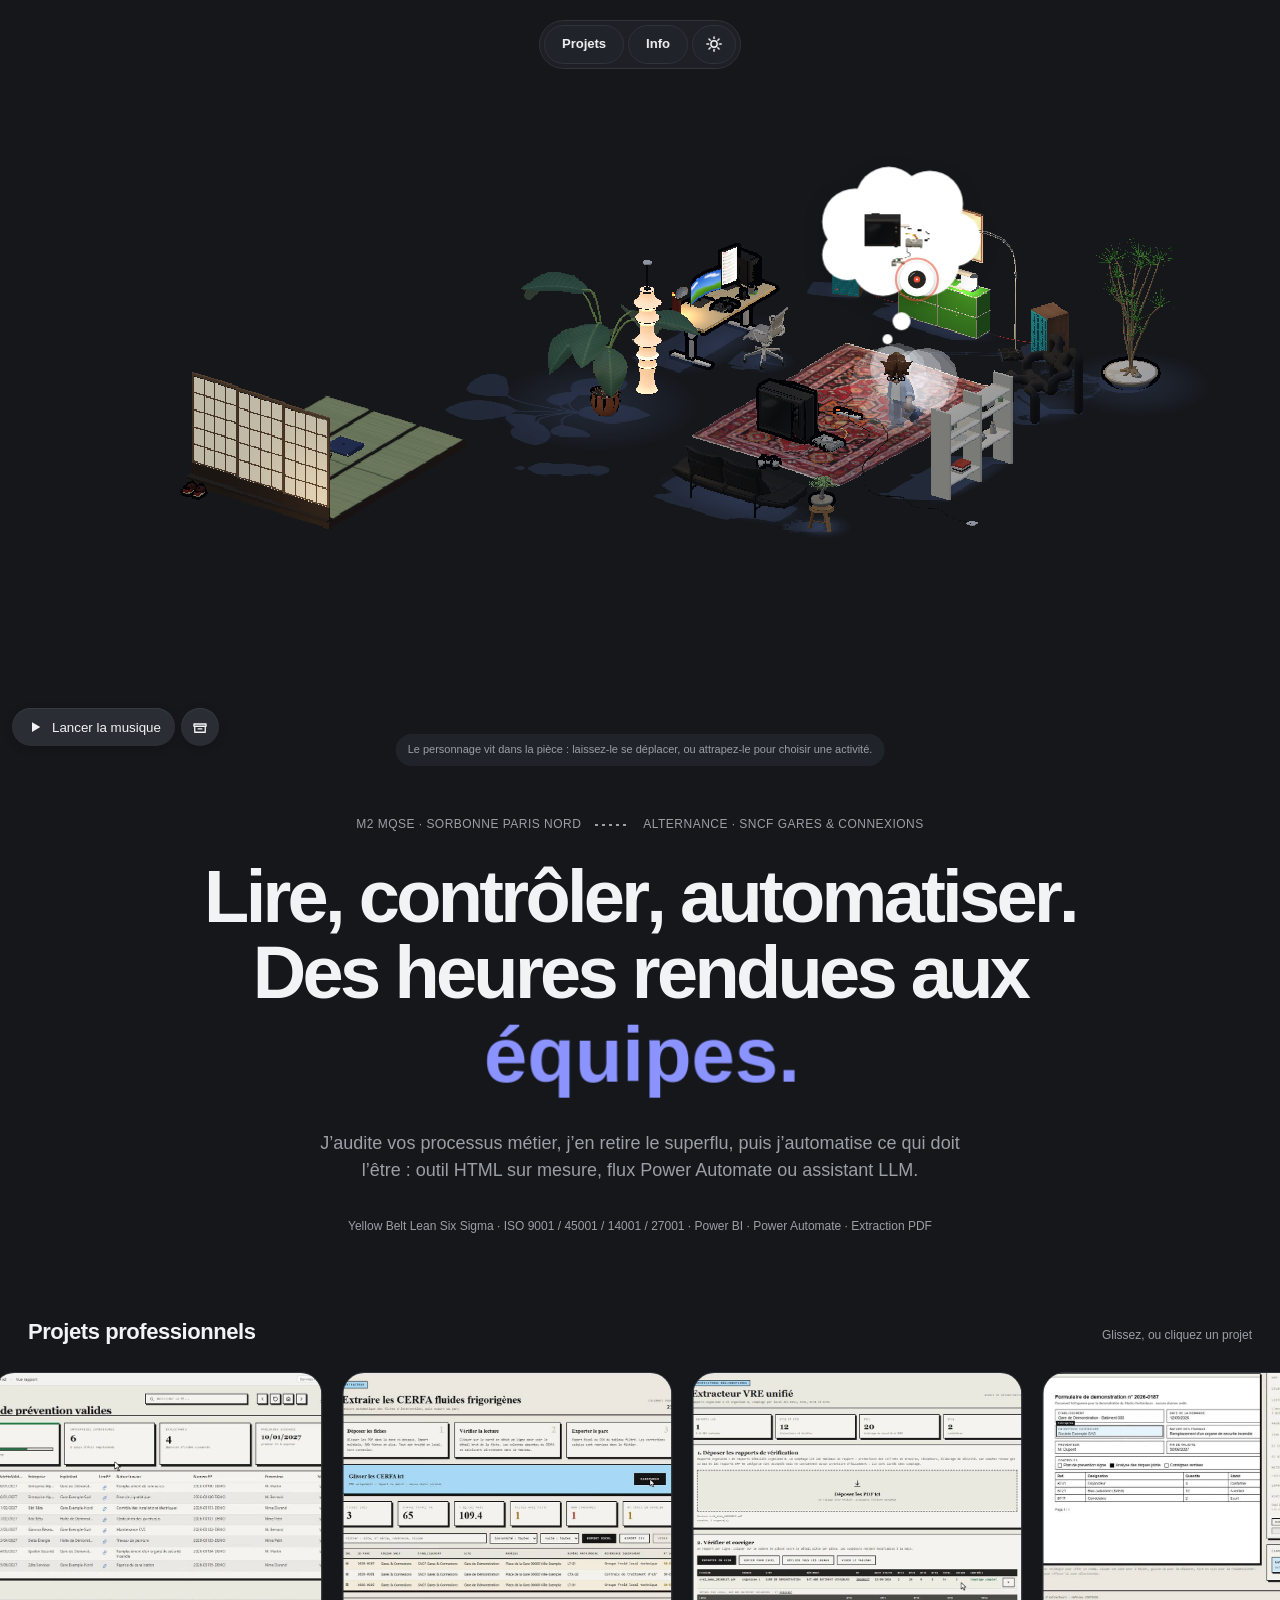
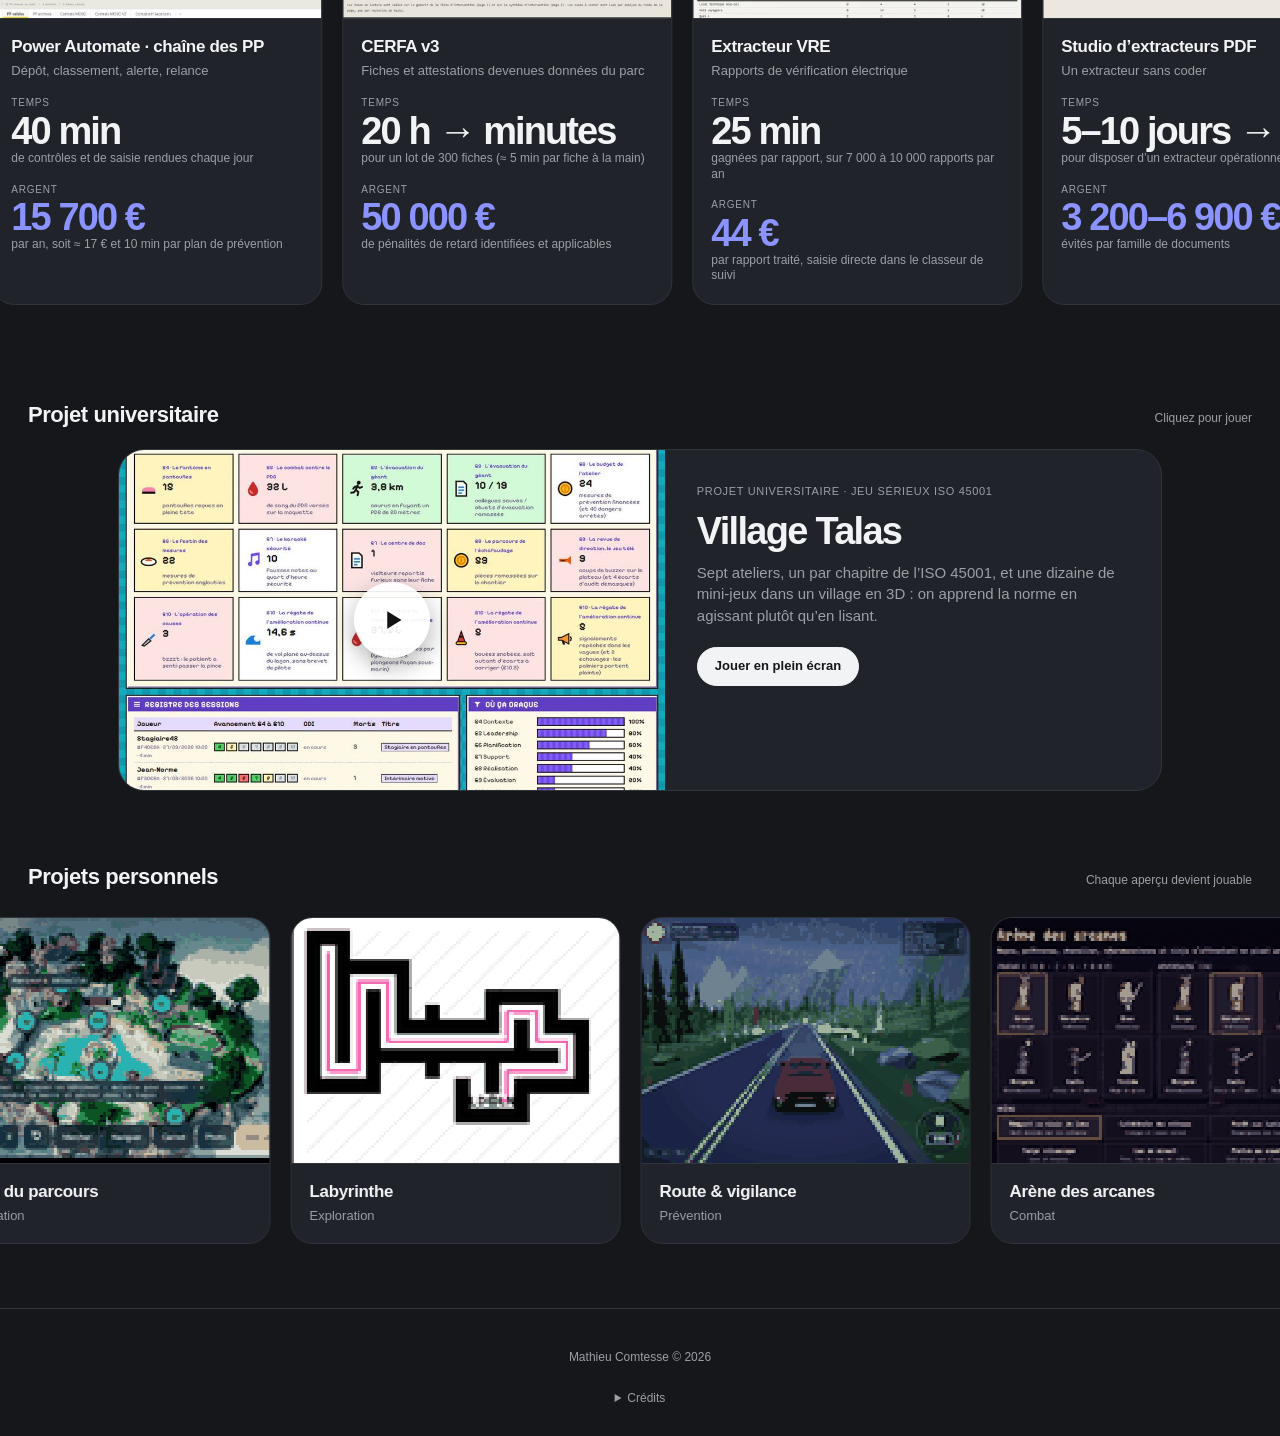
==== commit 3974eda6: "Village Talas : projet universitaire jouable en plein écran (accueil et Windows XP) Co-Authored-By: " ====
--- a/index.html
+++ b/index.html
@@ -36,6 +36,10 @@
   <div class="marquee" id="mq-pro" tabindex="0" aria-label="Projets professionnels : image et gain. Glissez ou utilisez les flèches gauche et droite."></div>
 </section>
 <section class="strip">
+  <header class="strip-head"><h2>Projet universitaire</h2><p>Cliquez pour jouer</p></header>
+  <div class="univ" id="univ"></div>
+</section>
+<section class="strip">
   <header class="strip-head"><h2>Projets personnels</h2><p>Chaque aperçu devient jouable</p></header>
   <div class="marquee" id="mq-perso" tabindex="0" aria-label="Projets personnels. Glissez ou utilisez les flèches gauche et droite."></div>
 </section>
--- a/style.css
+++ b/style.css
@@ -128,3 +128,17 @@
 .list{list-style:none;margin:0;padding:0;display:grid;gap:0;border-top:1px solid var(--line)}.list li{padding:14px 0;border-bottom:1px solid var(--line);color:var(--mute)}
 .contact{text-align:center;padding:90px 0 40px}.contact p{max-width:52ch;margin:0 auto 26px;color:var(--mute);font-size:18px}
 @media(max-width:760px){.impact{grid-template-columns:1fr}.two{grid-template-columns:1fr}.timeline li{grid-template-columns:1fr}.timeline time{grid-row:auto}.portrait{height:340px;margin-bottom:-60px}}
+/* jeu en plein écran */
+.play-ov{position:fixed;inset:0;z-index:100;background:#000}.play-ov iframe{position:absolute;inset:0;width:100%;height:100%;border:0;background:#000}
+.play-x{position:absolute;top:10px;right:10px;z-index:2;width:38px;height:38px;border:0;border-radius:50%;background:rgb(0 0 0 / .55);color:#fff;font-size:24px;line-height:1;cursor:pointer;backdrop-filter:blur(6px)}
+.play-x:hover{background:rgb(0 0 0 / .8)}
+/* projet universitaire */
+.univ{max-width:1100px;margin:0 auto;padding:0 28px}
+.univ-card{display:grid;grid-template-columns:minmax(0,1.1fr) minmax(0,1fr);width:100%;padding:0;border:1px solid var(--line);border-radius:26px;background:var(--card);color:var(--ink);text-align:left;font:inherit;cursor:pointer;overflow:hidden;transition:transform .4s var(--spring),box-shadow .3s}
+.univ-card:hover{transform:translateY(-4px);box-shadow:0 18px 40px rgb(0 0 0 / .14)}
+.univ-img{min-height:340px;background-size:cover;background-position:center;position:relative}
+.univ-img::after{content:"";position:absolute;left:50%;top:50%;width:76px;height:76px;margin:-38px;border-radius:50%;background:rgb(255 255 255 / .92) url("data:image/svg+xml,%3Csvg xmlns='http://www.w3.org/2000/svg' viewBox='0 0 24 24'%3E%3Cpath d='M9 6.5v11l9-5.5z' fill='%23111'/%3E%3C/svg%3E") center/38px no-repeat;box-shadow:0 8px 24px rgb(0 0 0 / .3)}
+.univ-txt{padding:34px 32px;display:flex;flex-direction:column;gap:12px;justify-content:center}.univ-txt .k{font-size:11px;text-transform:uppercase;letter-spacing:.06em;color:var(--mute)}
+.univ-txt h3{margin:0;font-size:38px;line-height:1;letter-spacing:-.045em}.univ-txt p{margin:0;color:var(--mute)}
+.univ-txt .btn{align-self:flex-start;margin-top:8px}
+@media(max-width:760px){.univ-card{grid-template-columns:1fr}.univ-img{min-height:220px}}
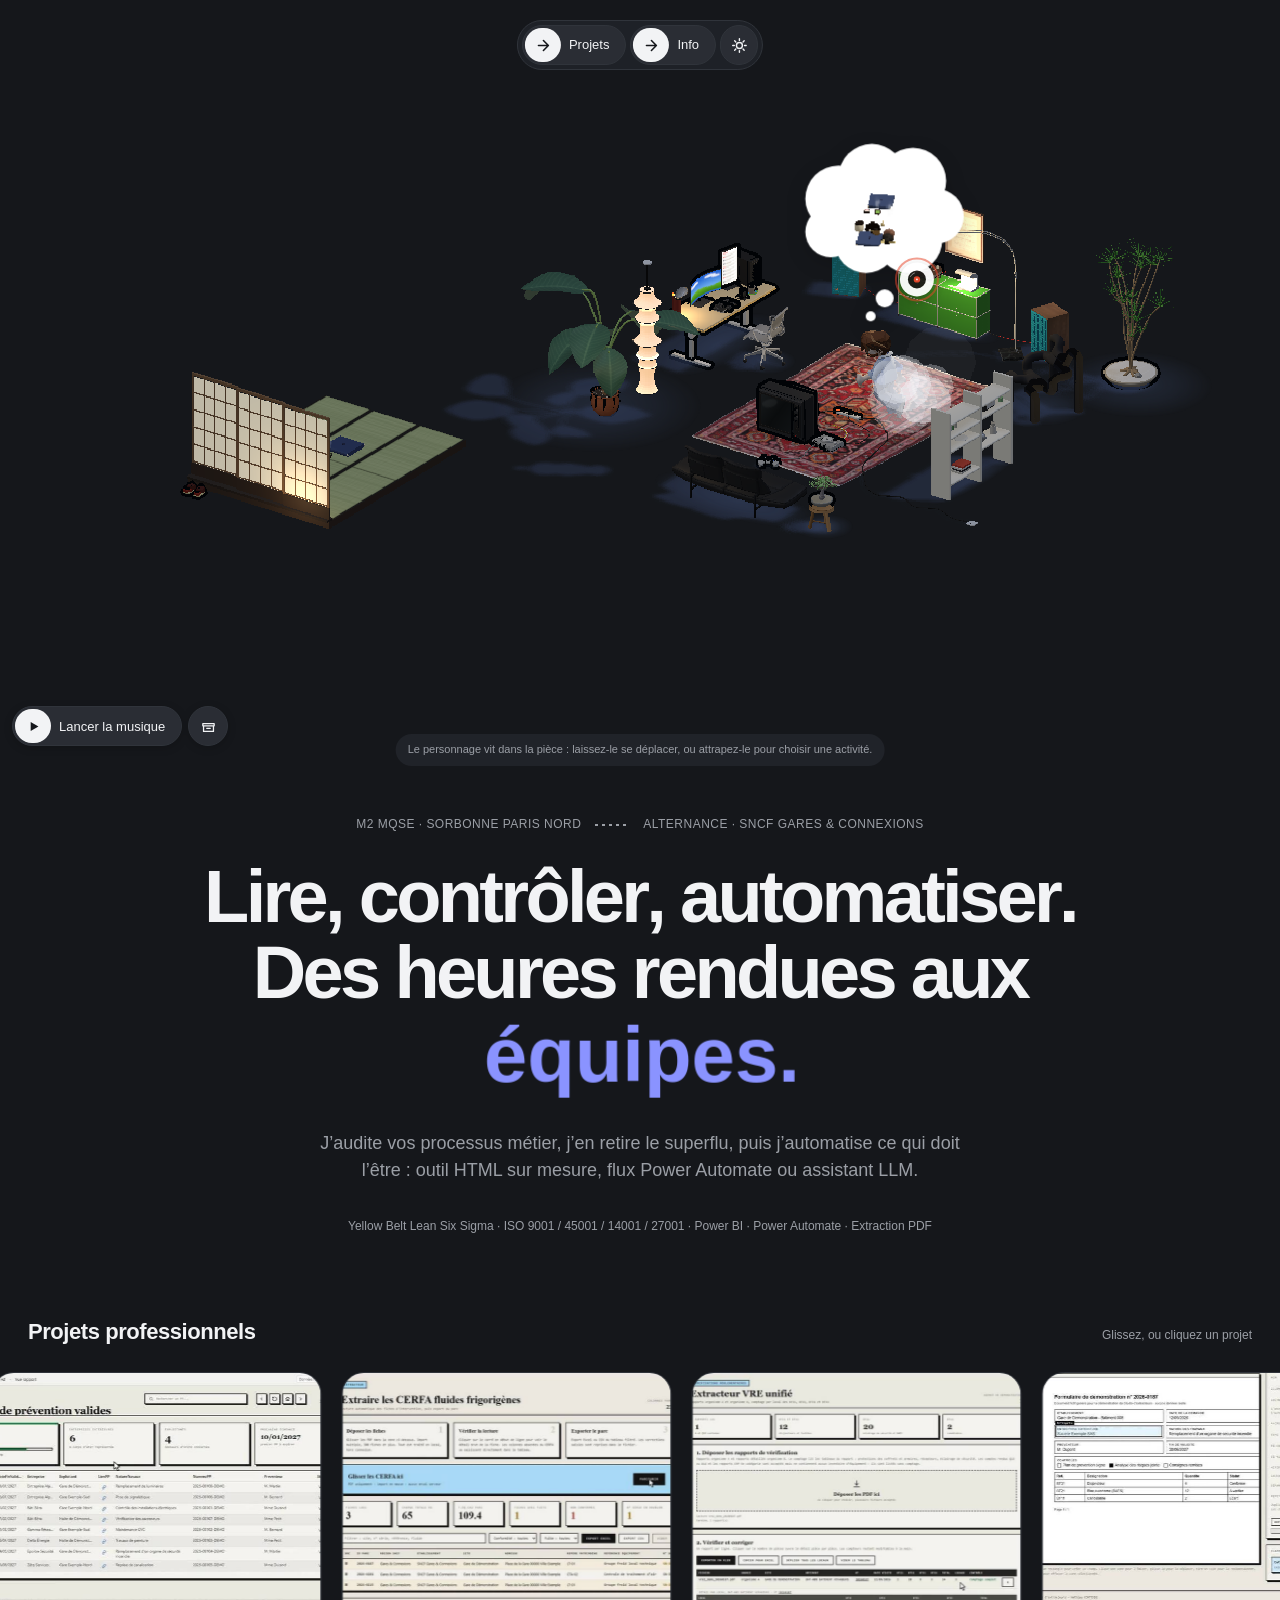
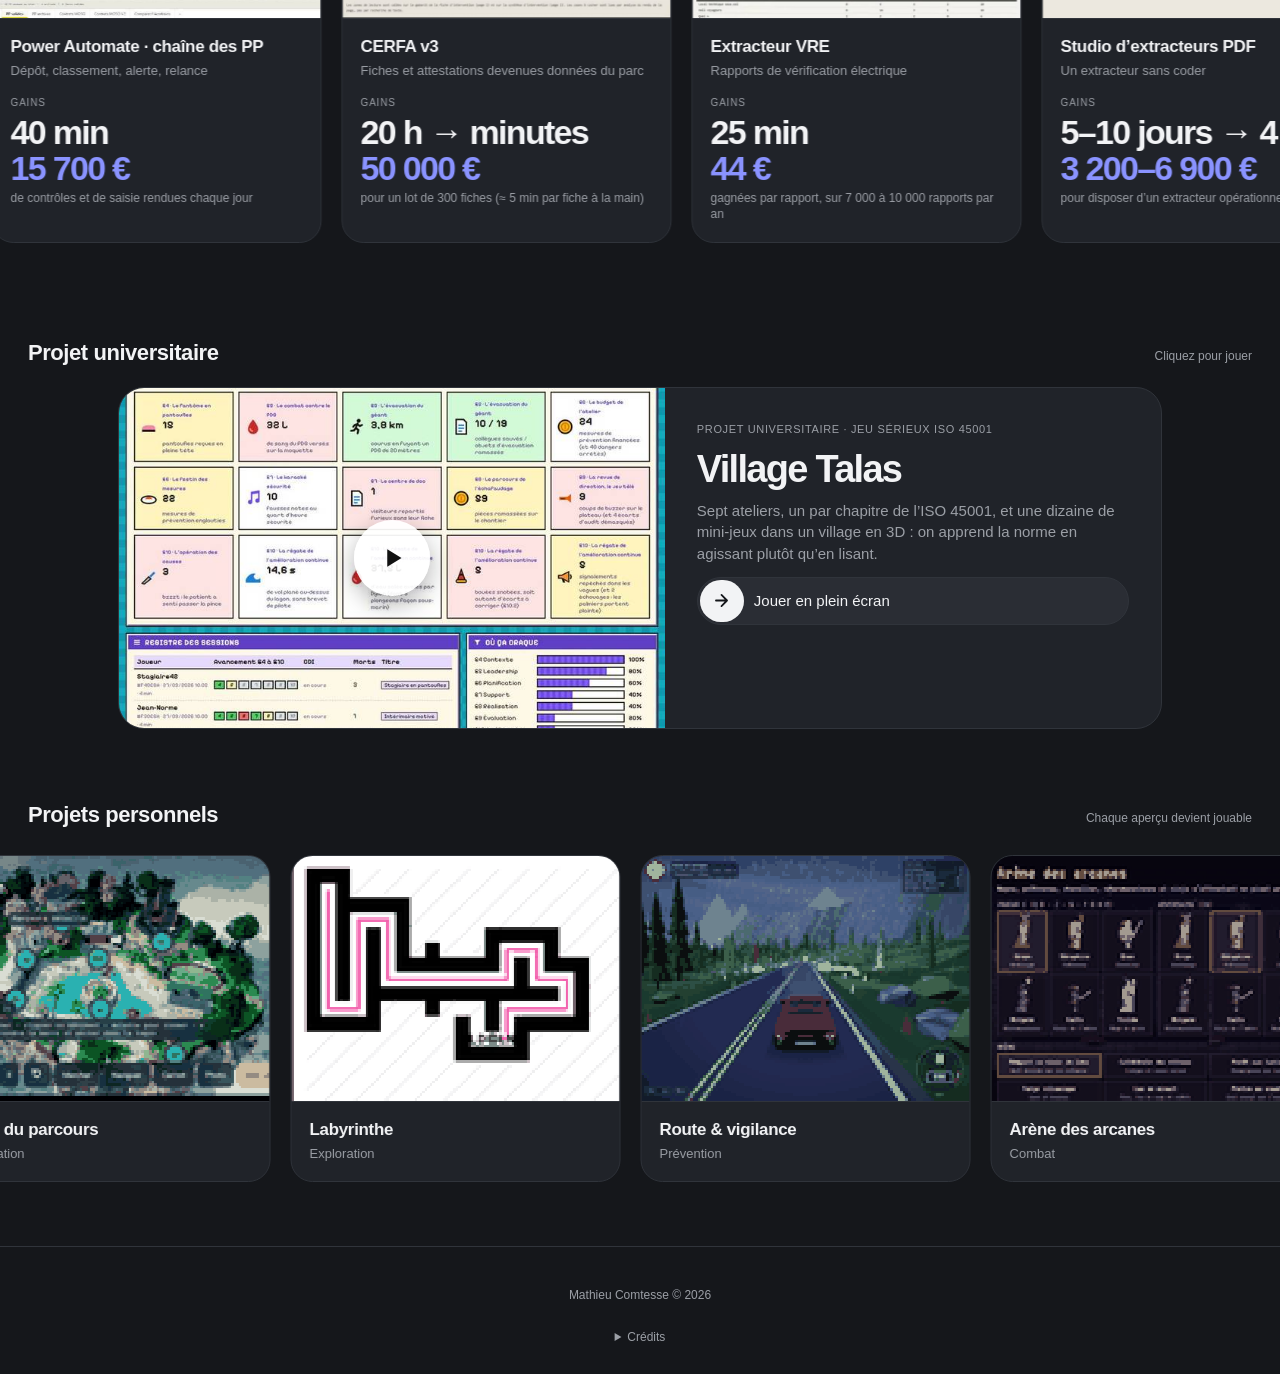
==== commit 34884da1: "Boutons Discover, diagrammes au survol des projets pro, bloc Gains, gros gain de fluidité (fusion de" ====
--- a/index.html
+++ b/index.html
@@ -14,9 +14,9 @@
 </head>
 <body class="page-home">
 <nav class="nav" aria-label="Navigation">
-  <a class="btn" href="#work">Projets</a>
-  <a class="btn" href="info.html">Info</a>
-  <button class="btn theme" id="theme" type="button" aria-label="Passer en mode sombre"></button>
+  <a class="dbtn dbtn--sm" href="#work"><span class="dbtn__fill" aria-hidden="true"></span><span class="dbtn__icon" aria-hidden="true"><svg viewBox="0 0 24 24" fill="none" stroke="currentColor" stroke-width="2.25" stroke-linecap="round" stroke-linejoin="round" aria-hidden="true"><path d="M5 12h14M12 5l7 7-7 7"/></svg></span><span class="dbtn__text">Projets</span></a>
+  <a class="dbtn dbtn--sm" href="info.html"><span class="dbtn__fill" aria-hidden="true"></span><span class="dbtn__icon" aria-hidden="true"><svg viewBox="0 0 24 24" fill="none" stroke="currentColor" stroke-width="2.25" stroke-linecap="round" stroke-linejoin="round" aria-hidden="true"><path d="M5 12h14M12 5l7 7-7 7"/></svg></span><span class="dbtn__text">Info</span></a>
+  <button class="dbtn dbtn--icon dbtn--sm theme" id="theme" type="button" aria-label="Passer en mode sombre"><span class="dbtn__fill" aria-hidden="true"></span><span class="dbtn__icon" aria-hidden="true"></span></button>
 </nav>
 <header class="shupi-header">
   <section class="room" id="room" aria-label="Appartement interactif de Mathieu">
--- a/style.css
+++ b/style.css
@@ -3,7 +3,7 @@
 *{box-sizing:border-box}html{scroll-behavior:auto}
 body{margin:0;background:var(--project-background,var(--bg));color:var(--ink);font:15px/1.45 Arial,sans-serif;transition:background-color .6s ease}
 a{color:inherit}
-.nav{position:fixed;z-index:30;top:20px;left:50%;transform:translateX(-50%);display:flex;gap:4px;padding:4px;border:1px solid var(--line);border-radius:999px;background:color-mix(in srgb,var(--card) 85%,transparent);backdrop-filter:blur(16px)}
+.nav{position:fixed;z-index:30;top:20px;left:50%;transform:translateX(-50%);display:flex;gap:4px;padding:4px;border:1px solid var(--line);border-radius:999px;background:color-mix(in srgb,var(--card) 92%,transparent)}
 .btn{display:inline-flex;align-items:center;padding:9px 17px;border:1px solid var(--line);border-radius:999px;background:var(--card);color:var(--ink);text-decoration:none;font-weight:600;font-size:13px;transition:transform .25s var(--spring),opacity .2s}
 .btn:hover{transform:scale(.97)}.btn[aria-current]{background:var(--ink);color:var(--bg)}.dark{background:var(--ink);color:var(--bg);border-color:var(--ink)}
 /* en-tête : la pièce 3D */
@@ -39,24 +39,25 @@
 .strip-head{display:flex;justify-content:space-between;align-items:baseline;max-width:1400px;margin:0 auto;padding:0 28px 18px}
 .strip-head h2{margin:0;font-size:22px;letter-spacing:-.02em}.strip-head p{margin:0;color:var(--mute);font-size:12px}
 .marquee{overflow:hidden;cursor:grab;touch-action:pan-y;outline-offset:-2px;padding:6px 0 24px}.marquee.is-drag{cursor:grabbing;user-select:none}
-.mq-track{display:flex;gap:20px;width:max-content;will-change:transform}
-.pc{flex:none;width:330px;display:flex;flex-direction:column;gap:0;padding:0;border:1px solid var(--line);border-radius:22px;background:var(--card);color:var(--ink);text-align:left;font:inherit;cursor:inherit;overflow:hidden;transition:transform .4s var(--spring),box-shadow .3s}
+.mq-track{display:flex;gap:20px;width:max-content;will-change:transform;contain:layout style}
+.pc{contain:layout style;flex:none;width:330px;display:flex;flex-direction:column;gap:0;padding:0;border:1px solid var(--line);border-radius:22px;background:var(--card);color:var(--ink);text-align:left;font:inherit;cursor:inherit;overflow:hidden;transition:transform .4s var(--spring),box-shadow .3s}
 .pc:hover{transform:translateY(-4px);box-shadow:0 14px 34px rgb(0 0 0 / .12)}
 .pc-img{display:block;width:100%;aspect-ratio:4/3;background-size:cover;background-position:top;background-color:var(--btn-hi);border-bottom:1px solid var(--line);pointer-events:none}
 .pc-img.px,.detail-img.px{image-rendering:pixelated;background-size:100% 100%}
 .pc-body{display:flex;flex-direction:column;gap:2px;padding:16px 18px 20px}
 .pc-body b{font-size:17px;letter-spacing:-.02em}.pc-sub{color:var(--mute);font-size:13px}
+.pc-gains{display:flex;flex-direction:column;gap:0;margin-top:14px}.pc-gains small{font-size:10px;text-transform:uppercase;letter-spacing:.08em;color:var(--mute);margin-bottom:4px}.pc-gains strong{font-size:34px;line-height:1;letter-spacing:-.05em}.pc-gains strong.m{color:#2f3bf0;margin-top:2px}:root[data-theme=dark] .pc-gains strong.m{color:#8a93ff}.pc-gains em{font-style:normal;color:var(--mute);font-size:12px;line-height:1.3;margin-top:6px}
 .pc-g{display:flex;flex-direction:column;gap:2px;margin-top:14px}.pc-g small,.detail-txt .g small{font-size:10px;text-transform:uppercase;letter-spacing:.08em;color:var(--mute)}.pc-g strong{font-size:38px;line-height:.95;letter-spacing:-.05em}.pc-g.m strong{color:#2f3bf0}:root[data-theme=dark] .pc-g.m strong{color:#8a93ff}.pc-g em{font-style:normal;color:var(--mute);font-size:12px;line-height:1.3}
 .pc.perso .pc-body{padding-bottom:18px}
 /* fiche de détail */
-.detail{position:fixed;inset:0;z-index:60;display:flex;align-items:center;justify-content:center;padding:20px;background:rgb(10 12 16 / .55);backdrop-filter:blur(6px);opacity:0;transition:opacity .22s}
+.detail{position:fixed;inset:0;z-index:60;display:flex;align-items:center;justify-content:center;padding:20px;background:rgb(10 12 16 / .66);opacity:0;transition:opacity .22s}
 .detail[hidden]{display:none}.detail.on{opacity:1}
 .detail-card{position:relative;display:grid;grid-template-columns:minmax(0,1.05fr) minmax(0,1fr);width:min(960px,100%);max-height:calc(100vh - 40px);overflow:auto;border-radius:26px;background:var(--card);box-shadow:0 30px 80px rgb(0 0 0 / .35);transform:scale(.96);transition:transform .35s var(--spring)}
 .detail.on .detail-card{transform:none}
 .detail-img{min-height:340px;background-size:cover;background-position:top;background-color:var(--btn-hi)}
 .detail-txt{padding:34px 32px;display:flex;flex-direction:column;gap:12px;font-size:14px;color:var(--mute)}.detail-txt p{margin:0}.detail-txt b{color:var(--ink)}
 .detail-txt h3{margin:0;font-size:30px;line-height:1;letter-spacing:-.04em;color:var(--ink)}.detail-txt .k{font-size:11px;text-transform:uppercase;letter-spacing:.05em}.detail-txt .s{font-size:16px}
-.detail-txt .g{display:flex;flex-direction:column;margin:4px 0}.detail-txt .g strong{font-size:50px;line-height:.95;letter-spacing:-.06em;color:var(--ink)}.detail-txt .g.m strong{color:#2f3bf0}:root[data-theme=dark] .detail-txt .g.m strong{color:#8a93ff}
+.detail-txt .g{display:flex;flex-direction:column;margin:4px 0;gap:2px}.detail-txt .g strong.m{color:#2f3bf0;margin-top:8px}:root[data-theme=dark] .detail-txt .g strong.m{color:#8a93ff}.detail-txt .g span{font-size:13px}.detail-txt .g strong{font-size:50px;line-height:.95;letter-spacing:-.06em;color:var(--ink)}.detail-txt .g.m strong{color:#2f3bf0}:root[data-theme=dark] .detail-txt .g.m strong{color:#8a93ff}
 .detail-x{position:absolute;top:12px;right:14px;z-index:2;width:36px;height:36px;border:0;border-radius:50%;background:var(--card);color:var(--ink);font-size:22px;line-height:1;cursor:pointer;box-shadow:0 2px 8px rgb(0 0 0 / .2)}
 body.lock{overflow:hidden}
 @media(max-width:760px){.detail-card{grid-template-columns:1fr}.detail-img{min-height:200px}.pc{width:260px}}
@@ -93,14 +94,9 @@
 @media (prefers-reduced-motion:reduce){.hot::after{animation:none}}
 
 .bubble.thought .cap{display:none}
-/* lecteur de musique : une pastille en bas à gauche de la pièce */
+/* lecteur de musique : pastille en bas à gauche de la pièce (boutons Discover) */
 .mpill{position:absolute;left:12px;bottom:34px;z-index:8;display:flex;gap:6px;align-items:center;max-width:calc(100% - 24px)}
-.mpill button{display:inline-flex;align-items:center;gap:8px;height:38px;padding:0 14px;border:0;border-radius:999px;background:var(--btn);color:var(--ink);font:500 13px/1 inherit;font-family:inherit;cursor:pointer;box-shadow:inset 0 1px 0 var(--btn-hi),0 2px 8px rgb(0 0 0 / .18);white-space:nowrap;overflow:hidden;text-overflow:ellipsis}
-.mpill button:hover{background:var(--btn-hi)}
-.mpill .mp-play{max-width:min(300px,calc(100vw - 150px))}
-.mpill .mp-play span{overflow:hidden;text-overflow:ellipsis}
-.mpill.on .mp-play{background:var(--ink);color:var(--bg)}
-.mpill .mp-next,.mpill .mp-crate{width:38px;padding:0;justify-content:center}
+.mpill .mp-play{max-width:min(320px,calc(100vw - 130px));box-shadow:0 2px 8px rgb(0 0 0 / .18)}.mpill .dbtn--icon{box-shadow:0 2px 8px rgb(0 0 0 / .18)}
 .mpill .mp-next[hidden]{display:none}
 
 /* page Info */
@@ -142,3 +138,37 @@
 .univ-txt h3{margin:0;font-size:38px;line-height:1;letter-spacing:-.045em}.univ-txt p{margin:0;color:var(--mute)}
 .univ-txt .btn{align-self:flex-start;margin-top:8px}
 @media(max-width:760px){.univ-card{grid-template-columns:1fr}.univ-img{min-height:220px}}
+
+/* ─── Discover Button (ObsidianUI) : pilule avec cercle-flèche qui s'étend sur le libellé au survol ─── */
+.dbtn{--ds:var(--btn);--dt:var(--ink);--df:var(--ink);--da:var(--bg);position:relative;display:inline-flex;min-height:48px;max-width:100%;align-items:center;overflow:hidden;border:1px solid var(--line);border-radius:999px;background:var(--ds);color:var(--dt);cursor:pointer;font:600 14px/1.1 inherit;font-family:inherit;text-decoration:none;white-space:nowrap;padding:0}
+.dbtn__fill{position:absolute;inset:2px auto 2px 2px;width:44px;border-radius:inherit;background:var(--df);box-shadow:inset 0 0 0 1px rgb(255 255 255 / .12);transition:width .48s cubic-bezier(.65,0,.076,1)}
+.dbtn__icon{position:relative;z-index:1;display:grid;width:48px;height:46px;flex:none;place-items:center;color:var(--da);transition:transform .48s cubic-bezier(.65,0,.076,1)}
+.dbtn__icon svg{width:19px;height:19px;display:block}
+.dbtn__text{position:relative;z-index:1;padding:0 20px 0 8px;text-align:center;overflow:hidden;text-overflow:ellipsis;transition:color .32s ease}
+.dbtn:hover .dbtn__fill,.dbtn:focus-visible .dbtn__fill{width:calc(100% - 4px)}
+.dbtn:hover .dbtn__icon,.dbtn:focus-visible .dbtn__icon{transform:translateX(6px)}
+.dbtn:hover .dbtn__text,.dbtn:focus-visible .dbtn__text{color:var(--da)}
+.dbtn:focus-visible{outline:2px solid var(--ink);outline-offset:3px}
+.dbtn--sm{min-height:40px;font-size:13px}.dbtn--sm .dbtn__fill{width:36px}.dbtn--sm .dbtn__icon{width:40px;height:38px}.dbtn--sm .dbtn__icon svg{width:17px;height:17px}.dbtn--sm .dbtn__text{padding:0 16px 0 6px}
+/* variante icône seule : le fond se remplit depuis le centre */
+.dbtn--icon{width:40px;min-height:40px;justify-content:center}.dbtn--icon .dbtn__fill{inset:2px;width:auto;transform:scale(0);transition:transform .42s cubic-bezier(.65,0,.076,1)}
+.dbtn--icon .dbtn__icon{width:100%;height:100%;color:var(--dt);transition:color .3s}
+.dbtn--icon:hover .dbtn__fill,.dbtn--icon:focus-visible .dbtn__fill{width:auto;transform:scale(1)}.dbtn--icon:hover .dbtn__icon,.dbtn--icon:focus-visible .dbtn__icon{transform:none;color:var(--da)}
+.dbtn--on{--ds:var(--ink);--dt:var(--bg);--df:var(--btn-hi);--da:var(--ink)}.dbtn--on .dbtn__icon{color:var(--bg)}.dbtn--on:hover .dbtn__icon{color:var(--ink)}
+@keyframes dbtn-in{from{opacity:0;transform:scale(.9)}to{opacity:1;transform:none}}
+@media (prefers-reduced-motion:reduce){.dbtn__fill,.dbtn__icon,.dbtn__text{transition:none}}
+/* le survol d'une carte déclenche le bouton qu'elle contient */
+.univ-card:hover .dbtn__fill{width:calc(100% - 4px)}.univ-card:hover .dbtn__icon{transform:translateX(6px)}.univ-card:hover .dbtn__text{color:var(--da)}
+.nav{gap:4px}.nav .dbtn{min-height:38px}.nav .dbtn--icon{width:38px}
+
+/* Hover Image : vignette-schéma qui suit le curseur */
+.hd-wrap{--hd-i:0;position:fixed;left:0;top:0;z-index:90;width:420px;height:270px;overflow:hidden;border-radius:14px;pointer-events:none;transform:translate3d(0,0,0) scale(0);transform-origin:center;background:var(--card);border:1px solid var(--line);box-shadow:0 25px 50px -12px rgb(0 0 0 / .32);--dg-ink:var(--ink);will-change:transform;opacity:0;transition:opacity .2s}
+.hd-wrap.on{opacity:1}
+.hd-stack,.hd-wrap{display:flex;flex-direction:column}
+.hd-thumb{flex:none;width:100%;height:100%;transform:translateY(calc(var(--hd-i) * -100%));transition:transform .4s cubic-bezier(.22,1,.36,1)}
+.hd-thumb svg{display:block;width:100%;height:100%}
+.dg-k{font:700 9px Arial,sans-serif;letter-spacing:.14em;fill:var(--mute)}.dg-t{font:700 17px Arial,sans-serif;letter-spacing:-.02em;fill:var(--ink)}
+.dg-b{fill:var(--btn-hi);stroke:var(--line);stroke-width:1}.dg-a{fill:none;stroke:var(--ink);stroke-width:1.6;stroke-linecap:round;stroke-linejoin:round;opacity:.8}
+.dg-n{fill:var(--ink)}.dg-nn{font:700 10px Arial,sans-serif;fill:var(--bg);text-anchor:middle}
+.dg-l{font:700 13.5px Arial,sans-serif;fill:var(--ink)}.dg-s{font:500 10.5px Arial,sans-serif;fill:var(--mute)}
+@media(max-width:900px){.hd-wrap{display:none}}
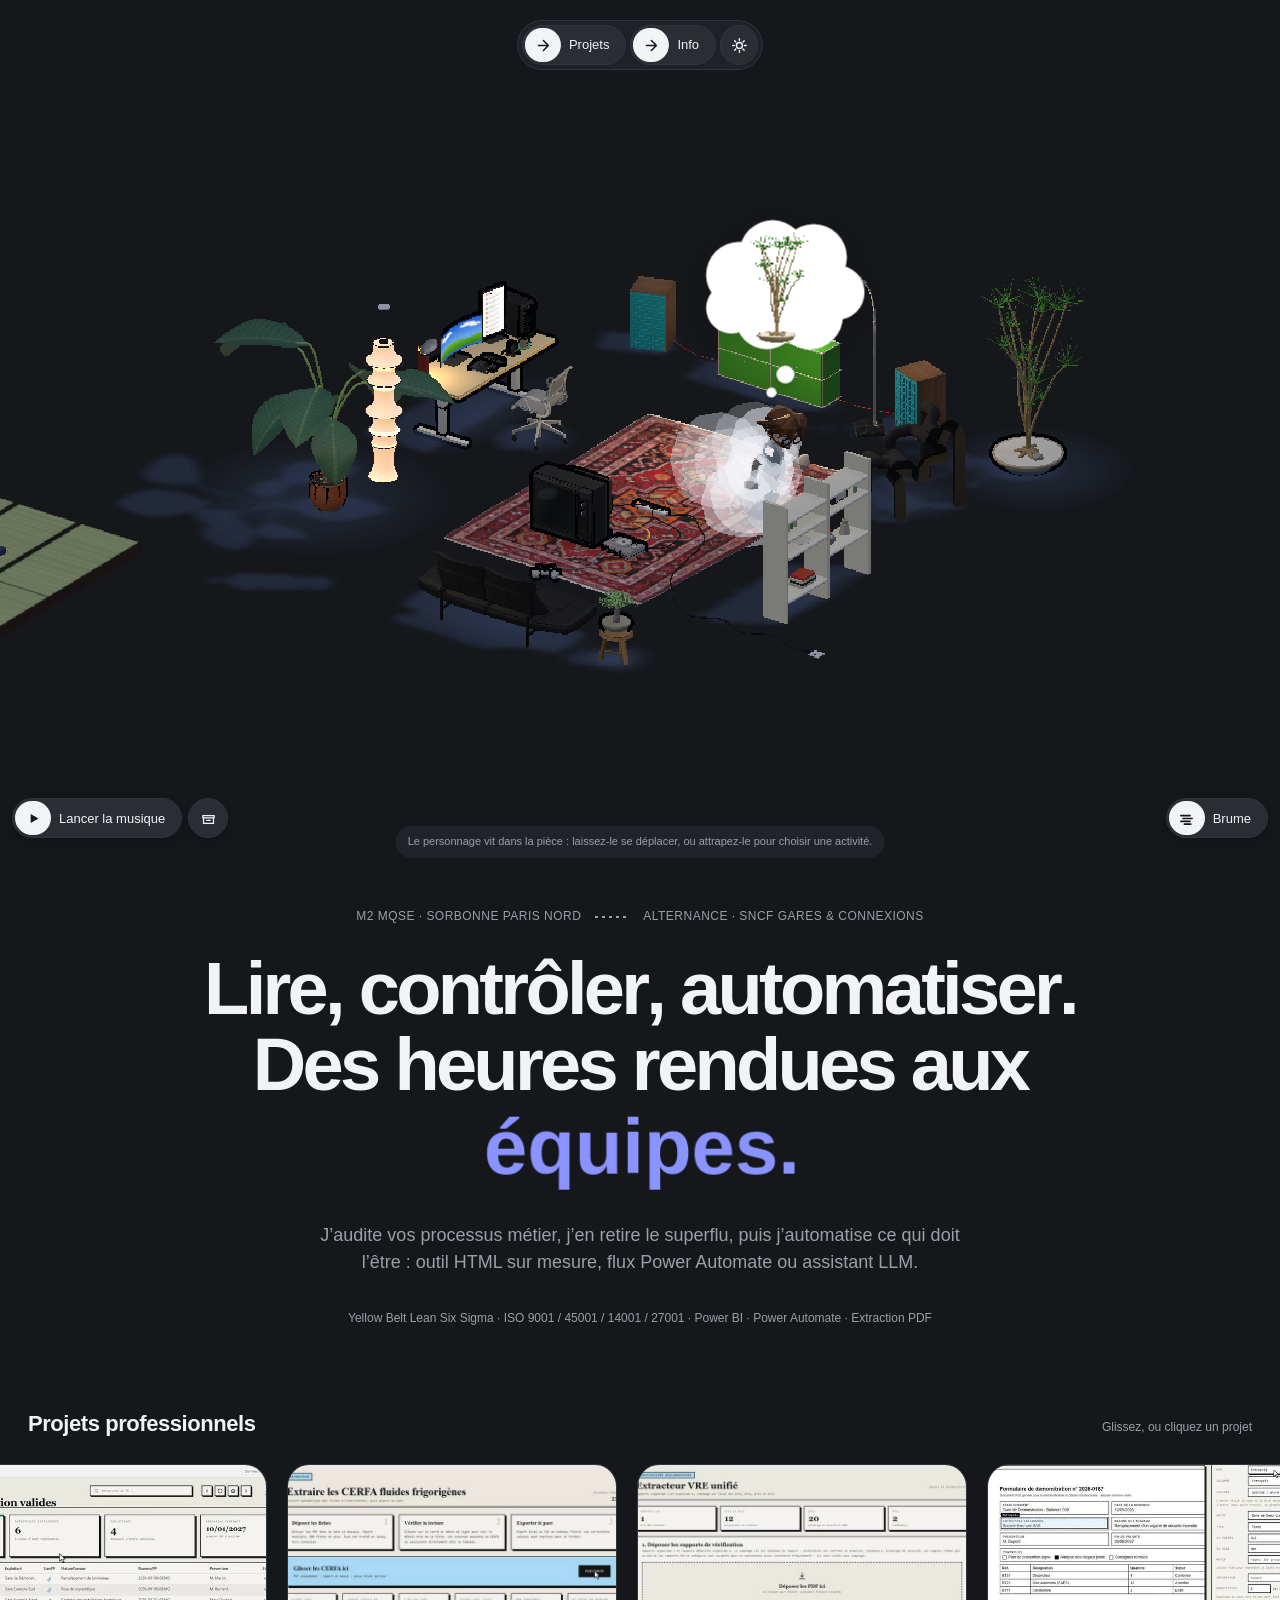
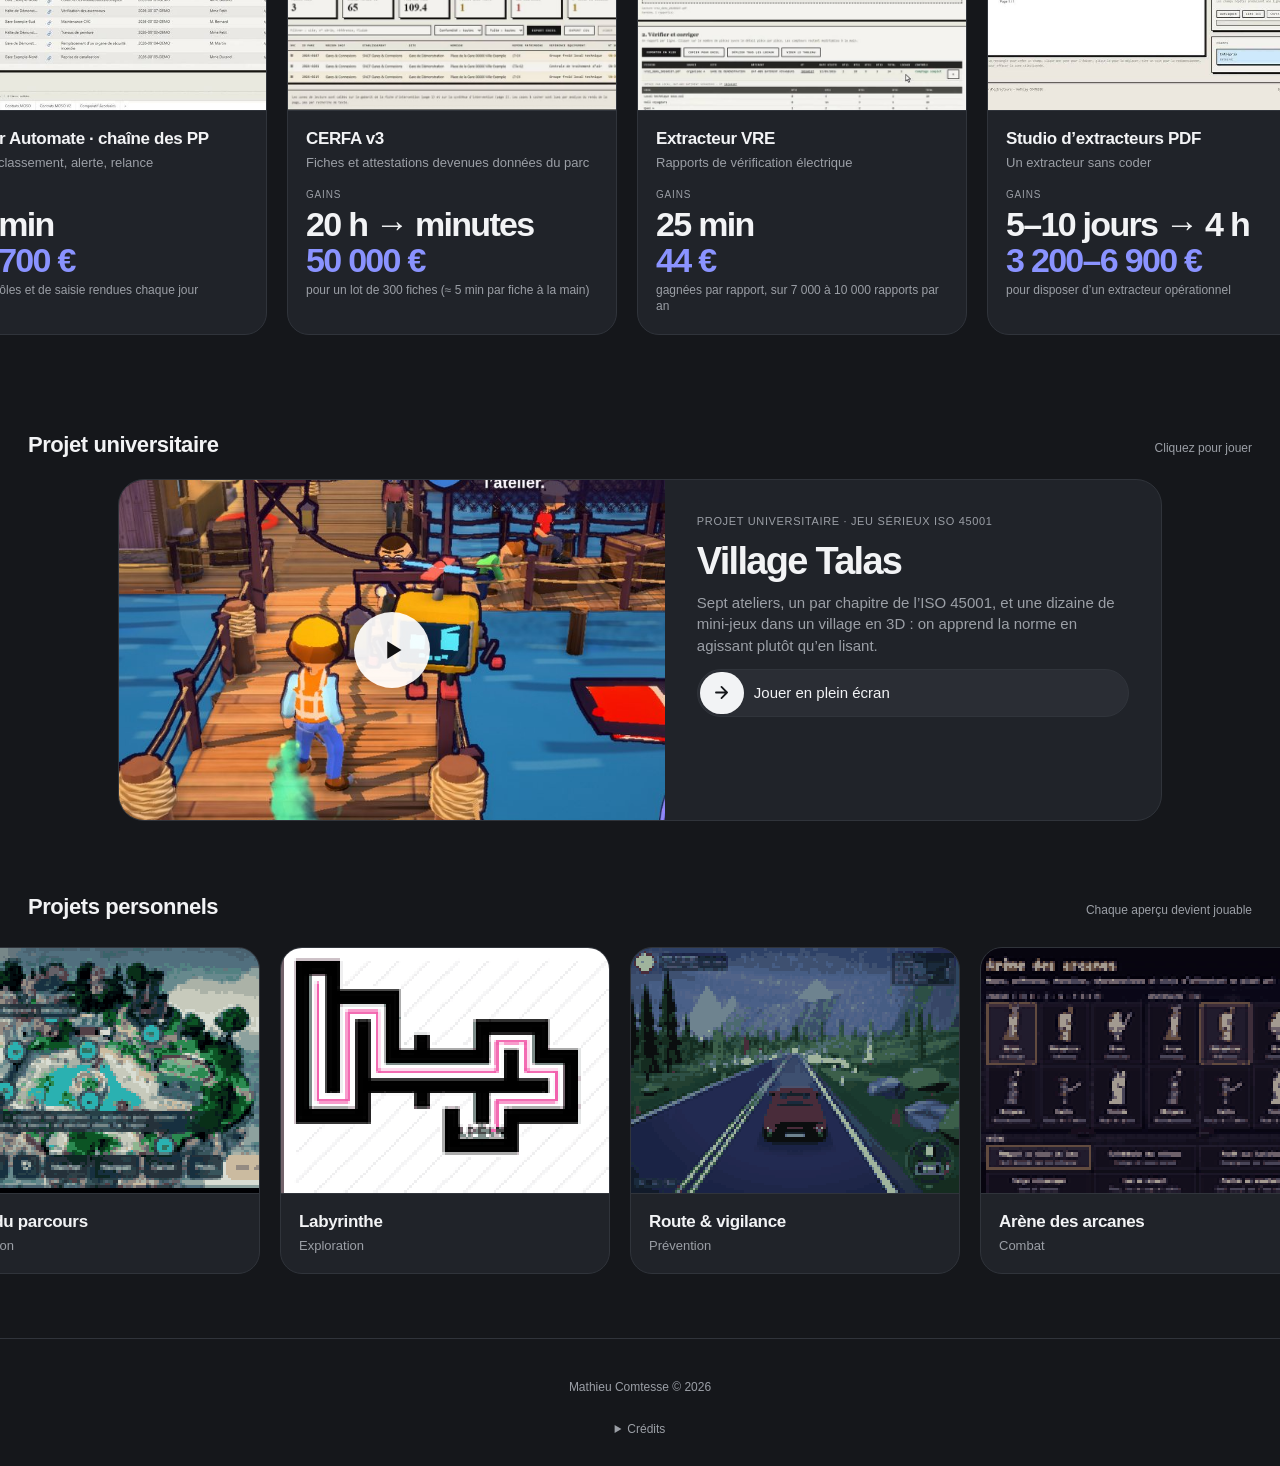
==== commit 05e85355: "T-shirt à manches courtes à la place de la chemise, bras droit tatoué en noir (bras et main), bas du" ====
--- a/index.html
+++ b/index.html
@@ -53,6 +53,7 @@
       <li>Canapé DS-450 (de Sede) : modèle 3D de Marije H., <a href="https://3dwarehouse.sketchup.com/model/05759fed-25c6-4b2b-8120-20a3cff98283">3D Warehouse</a>.</li>
       <li>Enceintes JBL L100 MKII : modèle 3D de spencer smith, <a href="https://3dwarehouse.sketchup.com/model/1cd289cc-8b22-40b9-8e36-879f451d7a0b/JBL-L100-MKII">3D Warehouse</a>.</li>
       <li>Suspension Falkland (Danese Milano, Bruno Munari) : modèle 3D de minkyoung K., <a href="https://3dwarehouse.sketchup.com/model/1f132676-ba62-4b68-9e82-82a4a32337a4/falkland-floor-lamp">3D Warehouse</a>.</li>
+      <li>T-shirt et jean du personnage : modélisés sous Blender (bpy) à partir du modèle du personnage ; références demandées : <a href="https://sketchfab.com/3d-models/t-shirt-81081c5803de49bf90f74e577fce4633">T-Shirt de Lucas Soler</a> et <a href="https://sketchfab.com/3d-models/jeans-96648be55cc540dc934dc9e6ef6c8776">Jeans de freemen</a> (CC BY 4.0), non téléchargeables sans compte Sketchfab.</li>
       <li>Chaussures New Balance 992 : modèle 3D de SRUSH651, licence <a href="https://creativecommons.org/licenses/by/4.0/">CC BY 4.0</a>, <a href="https://sketchfab.com/3d-models/new-balance-992-made-in-usa-greymetallic-7a38e58c92d54de59faa0b30f071f0d9">Sketchfab</a> (réduit et recolorié pour la scène).</li>
       <li>Lampe Borne Béton (Le Corbusier) : modèle 3D de Charles R., <a href="https://3dwarehouse.sketchup.com/model/78f07577-1796-46bb-85fa-de107f223701">3D Warehouse</a>.</li>
       <li>Lampe Akari (Isamu Noguchi) : modèle 3D d’Alana Pacheco, <a href="https://3dwarehouse.sketchup.com/model/c4bc36cc-94bc-45f0-8692-d7c6e615f8ad">3D Warehouse</a>.</li>
--- a/style.css
+++ b/style.css
@@ -7,7 +7,7 @@
 .btn{display:inline-flex;align-items:center;padding:9px 17px;border:1px solid var(--line);border-radius:999px;background:var(--card);color:var(--ink);text-decoration:none;font-weight:600;font-size:13px;transition:transform .25s var(--spring),opacity .2s}
 .btn:hover{transform:scale(.97)}.btn[aria-current]{background:var(--ink);color:var(--bg)}.dark{background:var(--ink);color:var(--bg);border-color:var(--ink)}
 /* en-tête : la pièce 3D */
-.room{position:relative;height:min(780px,88vh);min-height:520px;overflow:hidden}.room canvas{position:absolute;inset:0}
+.room{position:relative;height:max(520px,calc(100svh - 28px));overflow:hidden}.room canvas{position:absolute;inset:0}
 .hint{position:absolute;bottom:14px;left:50%;transform:translateX(-50%);margin:0;padding:8px 12px;border-radius:999px;background:var(--card);color:var(--mute);font-size:11px;white-space:nowrap;pointer-events:none;max-width:92%;overflow:hidden;text-overflow:ellipsis}
 .bubble{position:absolute;z-index:5;opacity:0}.bubble.show{opacity:1;animation:pop .35s cubic-bezier(.3,1.6,.5,1)}
 @keyframes pop{from{scale:.6}to{scale:1}}
@@ -65,7 +65,8 @@
 footer{padding:28px;border-top:1px solid var(--line);color:var(--mute);font-size:12px;display:flex;flex-direction:column;align-items:center;gap:12px;text-align:center}
 .credits{max-width:62ch;text-align:left;font-size:12px}.credits summary{cursor:pointer;text-align:center;color:var(--mute)}.credits ul{margin:10px 0 0;padding-left:18px;display:grid;gap:4px}.credits a{color:inherit}
 .ns{text-align:center;color:var(--mute)}
-@media(max-width:760px){.room{height:60vh;min-height:420px}.hint{white-space:normal;width:90%;text-align:center;border-radius:14px}}
+@media(max-width:809px){.room{height:max(400px,56svh)}.nav{top:auto;bottom:24px}footer{padding-bottom:112px}}
+@media(max-width:760px){.room{height:max(400px,56svh)}.hint{white-space:normal;width:90%;text-align:center;border-radius:14px}}
 /* pensée : nuage + miniature 3D, traîne de deux cercles vers la tête */
 .bubble.thought{padding:0;width:176px;height:160px;border-radius:0;background:none;box-shadow:none;white-space:normal;filter:drop-shadow(0 6px 10px rgb(0 0 0 / .16));color:#1c1a17}
 .bubble.thought::after{display:none}
@@ -85,13 +86,6 @@
 /* bouton clair / sombre dans la pilule de navigation */
 .btn.theme{cursor:pointer;display:inline-flex;align-items:center;justify-content:center;padding:9px 12px;font:inherit}
 .btn.theme svg{display:block}
-/* pastille sur le tiroir du meuble vert */
-.hot{position:absolute;left:0;top:0;z-index:7;width:34px;height:34px;padding:0;border:0;border-radius:50%;background:#fff;box-shadow:0 4px 12px rgb(0 0 0 / .25);cursor:pointer;opacity:0;pointer-events:none;transition:opacity .25s}
-.hot.show{opacity:.95;pointer-events:auto}
-.hot svg{display:block;width:100%;height:100%;padding:5px}
-.hot::after{content:"";position:absolute;inset:-5px;border-radius:50%;border:2px solid rgb(232 69 43 / .55);animation:hotp 2s ease-out infinite}
-@keyframes hotp{from{transform:scale(.8);opacity:1}to{transform:scale(1.35);opacity:0}}
-@media (prefers-reduced-motion:reduce){.hot::after{animation:none}}
 
 .bubble.thought .cap{display:none}
 /* lecteur de musique : pastille en bas à gauche de la pièce (boutons Discover) */
@@ -172,3 +166,77 @@
 .dg-n{fill:var(--ink)}.dg-nn{font:700 10px Arial,sans-serif;fill:var(--bg);text-anchor:middle}
 .dg-l{font:700 13.5px Arial,sans-serif;fill:var(--ink)}.dg-s{font:500 10.5px Arial,sans-serif;fill:var(--mute)}
 @media(max-width:900px){.hd-wrap{display:none}}
+/* météo */
+.wx-btn{position:absolute;right:12px;bottom:34px;z-index:8;box-shadow:0 2px 8px rgb(0 0 0 / .18)}
+@media(max-width:760px){.wx-btn{bottom:84px}}
+
+
+/* INFO SHUJAAT REF V2 */
+.page-info-shujaat .info-main{max-width:1120px;padding:0 24px 56px}
+.page-info-shujaat .info-about-ref{padding:132px 0 30px;text-align:center}
+.page-info-shujaat .info-heading{max-width:18ch;font-size:clamp(42px,6.1vw,78px);line-height:.92;margin:0 auto 12px}
+.page-info-shujaat .portrait{width:min(90vw,560px);height:470px;margin:8px auto -32px}
+.page-info-shujaat .bio-primary{max-width:650px;margin:0 auto;gap:12px;font-size:16px;line-height:1.55;color:var(--ink)}
+.page-info-shujaat .bio-primary p:last-child{color:var(--mute)}
+.info-pair{display:grid;grid-template-columns:1fr 1fr;gap:12px;margin:58px auto 20px;max-width:760px}
+.info-card{min-height:330px;padding:28px 24px;border:1px solid var(--line);border-radius:26px;background:var(--card);text-align:center}
+.info-card-kicker{margin:0 0 26px;color:var(--mute);font-size:12px}
+.info-card-lines{display:grid;gap:22px}.info-card-lines.compact{gap:20px}
+.info-card-lines p{display:grid;gap:2px;margin:0}.info-card-lines b{font-size:15px}.info-card-lines span{font-size:13px;color:var(--mute)}
+.page-info-shujaat .info-impact-ref{max-width:980px;margin:58px auto 0}
+.page-info-shujaat .info-impact-ref article{min-height:190px}
+.page-info-shujaat .info-contact-ref{padding:82px 0 28px}
+.page-info-shujaat .info-contact-ref h2{font-size:clamp(36px,5vw,62px)}
+.info-actions{display:flex;gap:8px;justify-content:center;flex-wrap:wrap}
+@media(max-width:760px){
+  .page-info-shujaat .info-about-ref{padding-top:108px}
+  .page-info-shujaat .info-heading{font-size:clamp(38px,11vw,58px)}
+  .page-info-shujaat .portrait{height:390px;margin-bottom:-18px}
+  .info-pair{grid-template-columns:1fr;max-width:520px}
+}
+
+
+/* INFO KNOWLEDGE GRID */
+.info-knowledge-grid{
+  display:grid;
+  grid-template-columns:repeat(3,minmax(0,1fr));
+  gap:12px;
+  max-width:1020px;
+  margin:18px auto 0;
+}
+.info-card--knowledge{
+  min-height:390px;
+  text-align:left;
+}
+.info-card--knowledge .info-card-kicker{
+  text-align:center;
+}
+.info-card--knowledge .info-card-lines{
+  gap:18px;
+}
+.info-card--knowledge .info-card-lines b{
+  font-size:14px;
+}
+.info-card--knowledge .info-card-lines span{
+  font-size:12.5px;
+  line-height:1.45;
+}
+@media(max-width:920px){
+  .info-knowledge-grid{grid-template-columns:1fr;max-width:620px}
+  .info-card--knowledge{min-height:0}
+}
+
+
+/* STRICT SHUJAAT PORTRAIT */
+.shupi-portrait{
+  position:relative;
+  overflow:visible;
+}
+.shupi-portrait iframe{
+  display:block;
+  width:100%;
+  height:100%;
+  border:0;
+  background:transparent;
+  overflow:hidden;
+}
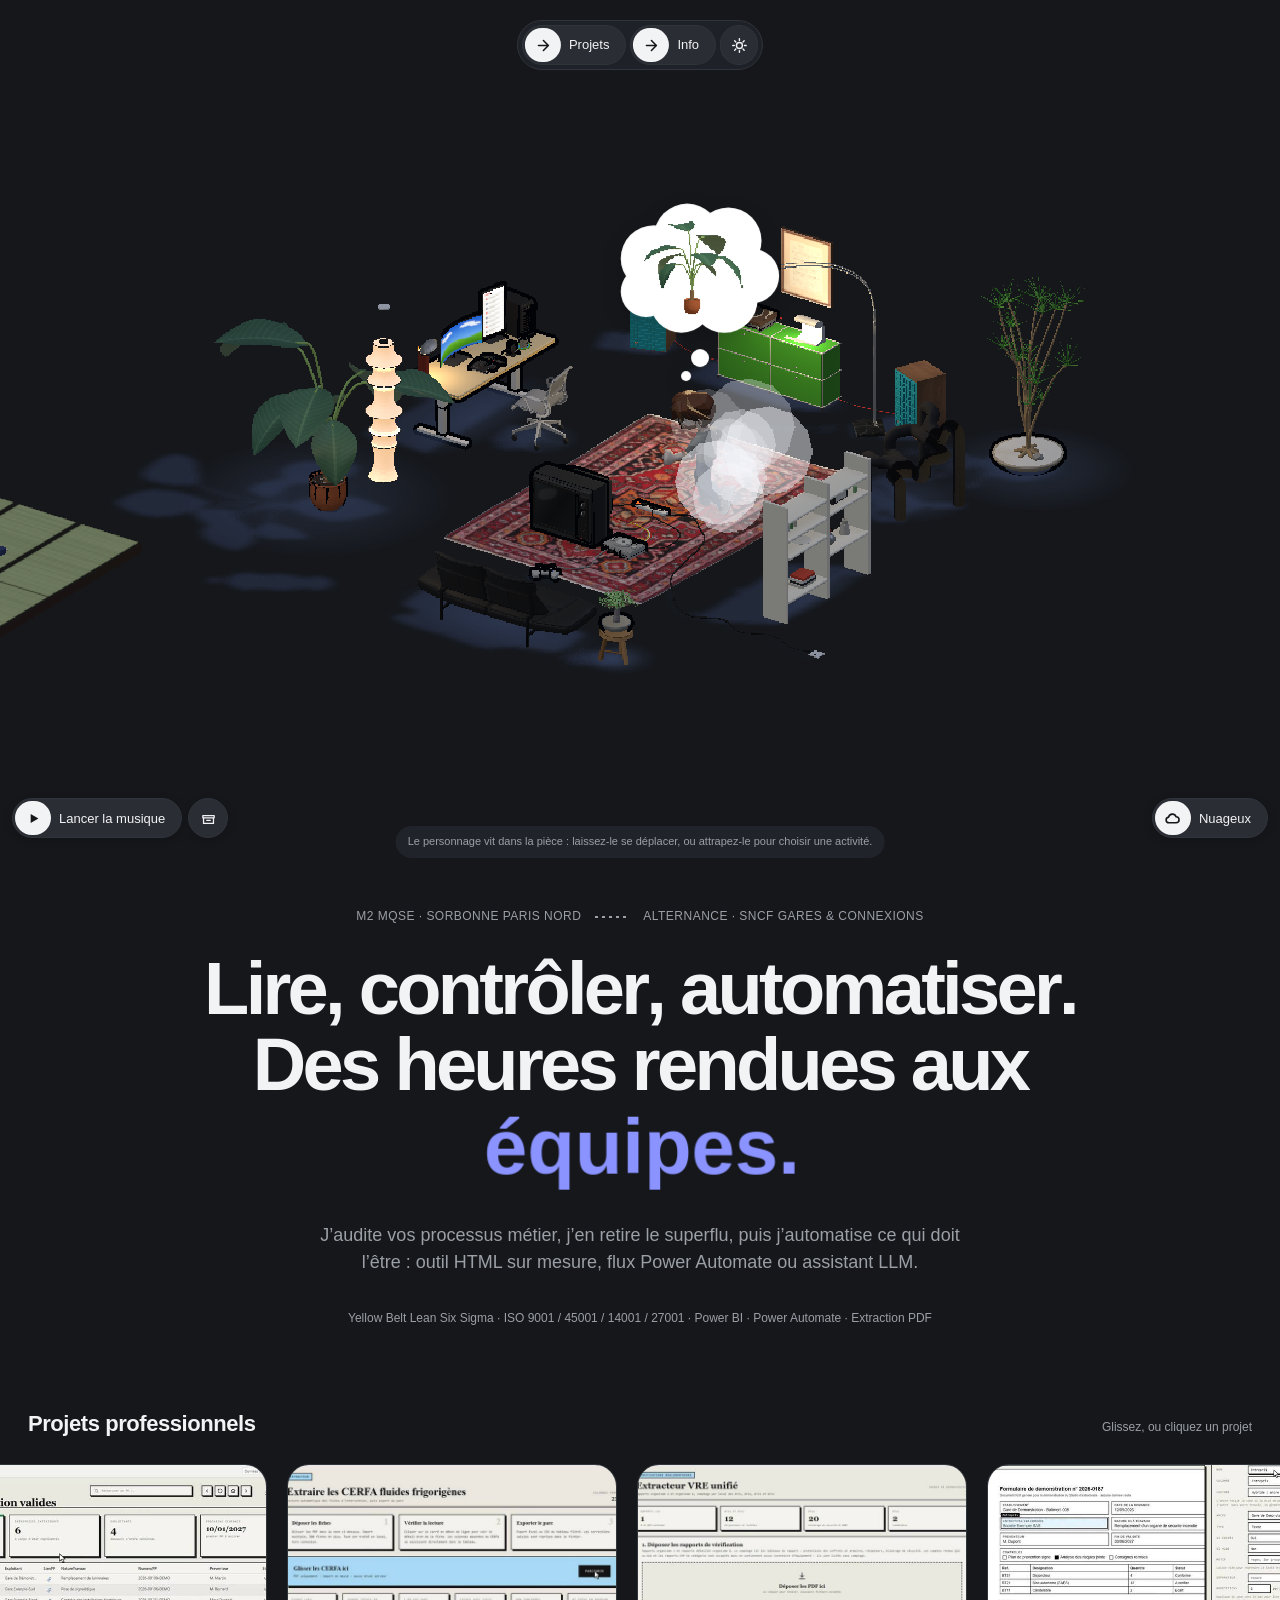
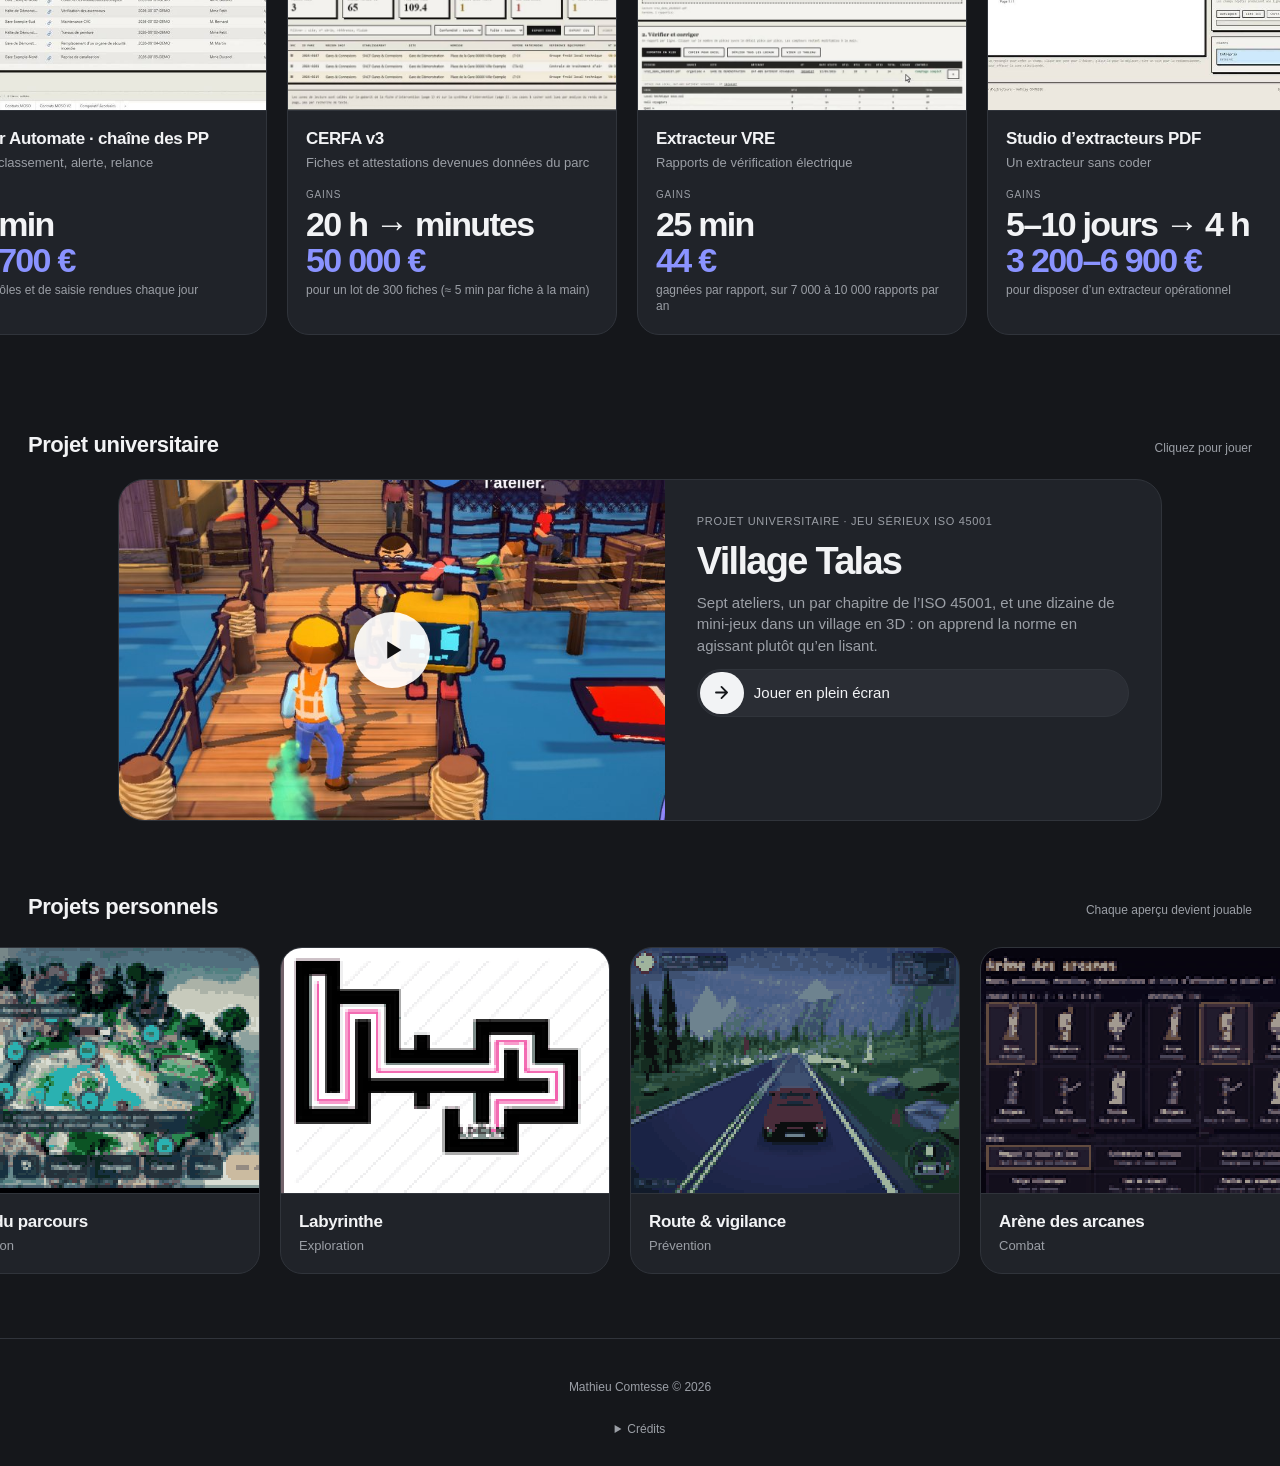
==== commit 7385b580: "Jean JNCO fourni monté sur le squelette sous Blender (décimé, poids transférés, ourlet sur les chaus" ====
--- a/index.html
+++ b/index.html
@@ -53,7 +53,7 @@
       <li>Canapé DS-450 (de Sede) : modèle 3D de Marije H., <a href="https://3dwarehouse.sketchup.com/model/05759fed-25c6-4b2b-8120-20a3cff98283">3D Warehouse</a>.</li>
       <li>Enceintes JBL L100 MKII : modèle 3D de spencer smith, <a href="https://3dwarehouse.sketchup.com/model/1cd289cc-8b22-40b9-8e36-879f451d7a0b/JBL-L100-MKII">3D Warehouse</a>.</li>
       <li>Suspension Falkland (Danese Milano, Bruno Munari) : modèle 3D de minkyoung K., <a href="https://3dwarehouse.sketchup.com/model/1f132676-ba62-4b68-9e82-82a4a32337a4/falkland-floor-lamp">3D Warehouse</a>.</li>
-      <li>T-shirt et jean du personnage : modélisés sous Blender (bpy) à partir du modèle du personnage ; références demandées : <a href="https://sketchfab.com/3d-models/t-shirt-81081c5803de49bf90f74e577fce4633">T-Shirt de Lucas Soler</a> et <a href="https://sketchfab.com/3d-models/jeans-96648be55cc540dc934dc9e6ef6c8776">Jeans de freemen</a> (CC BY 4.0), non téléchargeables sans compte Sketchfab.</li>
+      <li>Jean du personnage : modèle « JNCO Twin Cannon baggy jeans » (Sketchfab), fourni par Mathieu Comtesse et adapté au squelette sous Blender (bpy). T-shirt : modélisé sous Blender dans le style du modèle « T-Shirt » de <a href="https://sketchfab.com/3d-models/t-shirt-81081c5803de49bf90f74e577fce4633">Lucas Soler</a> (CC BY 4.0).</li>
       <li>Chaussures New Balance 992 : modèle 3D de SRUSH651, licence <a href="https://creativecommons.org/licenses/by/4.0/">CC BY 4.0</a>, <a href="https://sketchfab.com/3d-models/new-balance-992-made-in-usa-greymetallic-7a38e58c92d54de59faa0b30f071f0d9">Sketchfab</a> (réduit et recolorié pour la scène).</li>
       <li>Lampe Borne Béton (Le Corbusier) : modèle 3D de Charles R., <a href="https://3dwarehouse.sketchup.com/model/78f07577-1796-46bb-85fa-de107f223701">3D Warehouse</a>.</li>
       <li>Lampe Akari (Isamu Noguchi) : modèle 3D d’Alana Pacheco, <a href="https://3dwarehouse.sketchup.com/model/c4bc36cc-94bc-45f0-8692-d7c6e615f8ad">3D Warehouse</a>.</li>
--- a/style.css
+++ b/style.css
@@ -227,16 +227,39 @@
 }
 
 
-/* STRICT SHUJAAT PORTRAIT */
+
+
+/* STRICT SHUJAAT PORTRAIT — same parent geometry as shujaat.info/info/ */
 .shupi-portrait{
-  position:relative;
-  overflow:visible;
-}
-.shupi-portrait iframe{
-  display:block;
   width:100%;
   height:100%;
+  min-height:400px;
+  position:relative;
+  overflow:visible!important;
+  z-index:2;
+  touch-action:auto;
+  pointer-events:auto!important;
+}
+.shupi-portrait iframe{
+  position:absolute;
+  inset:0;
+  width:100%;
   border:0;
   background:transparent;
+  color-scheme:light;
+  top:-200px;
+  bottom:auto;
+  height:calc(100% + 400px);
+  pointer-events:none;
   overflow:hidden;
 }
+@media(pointer:coarse){
+  .shupi-portrait{pointer-events:none!important}
+}
+@media(max-width:760px){
+  .page-info-shujaat .portrait.shupi-portrait{
+    min-height:0;
+    height:350px;
+    overflow:visible!important;
+  }
+}
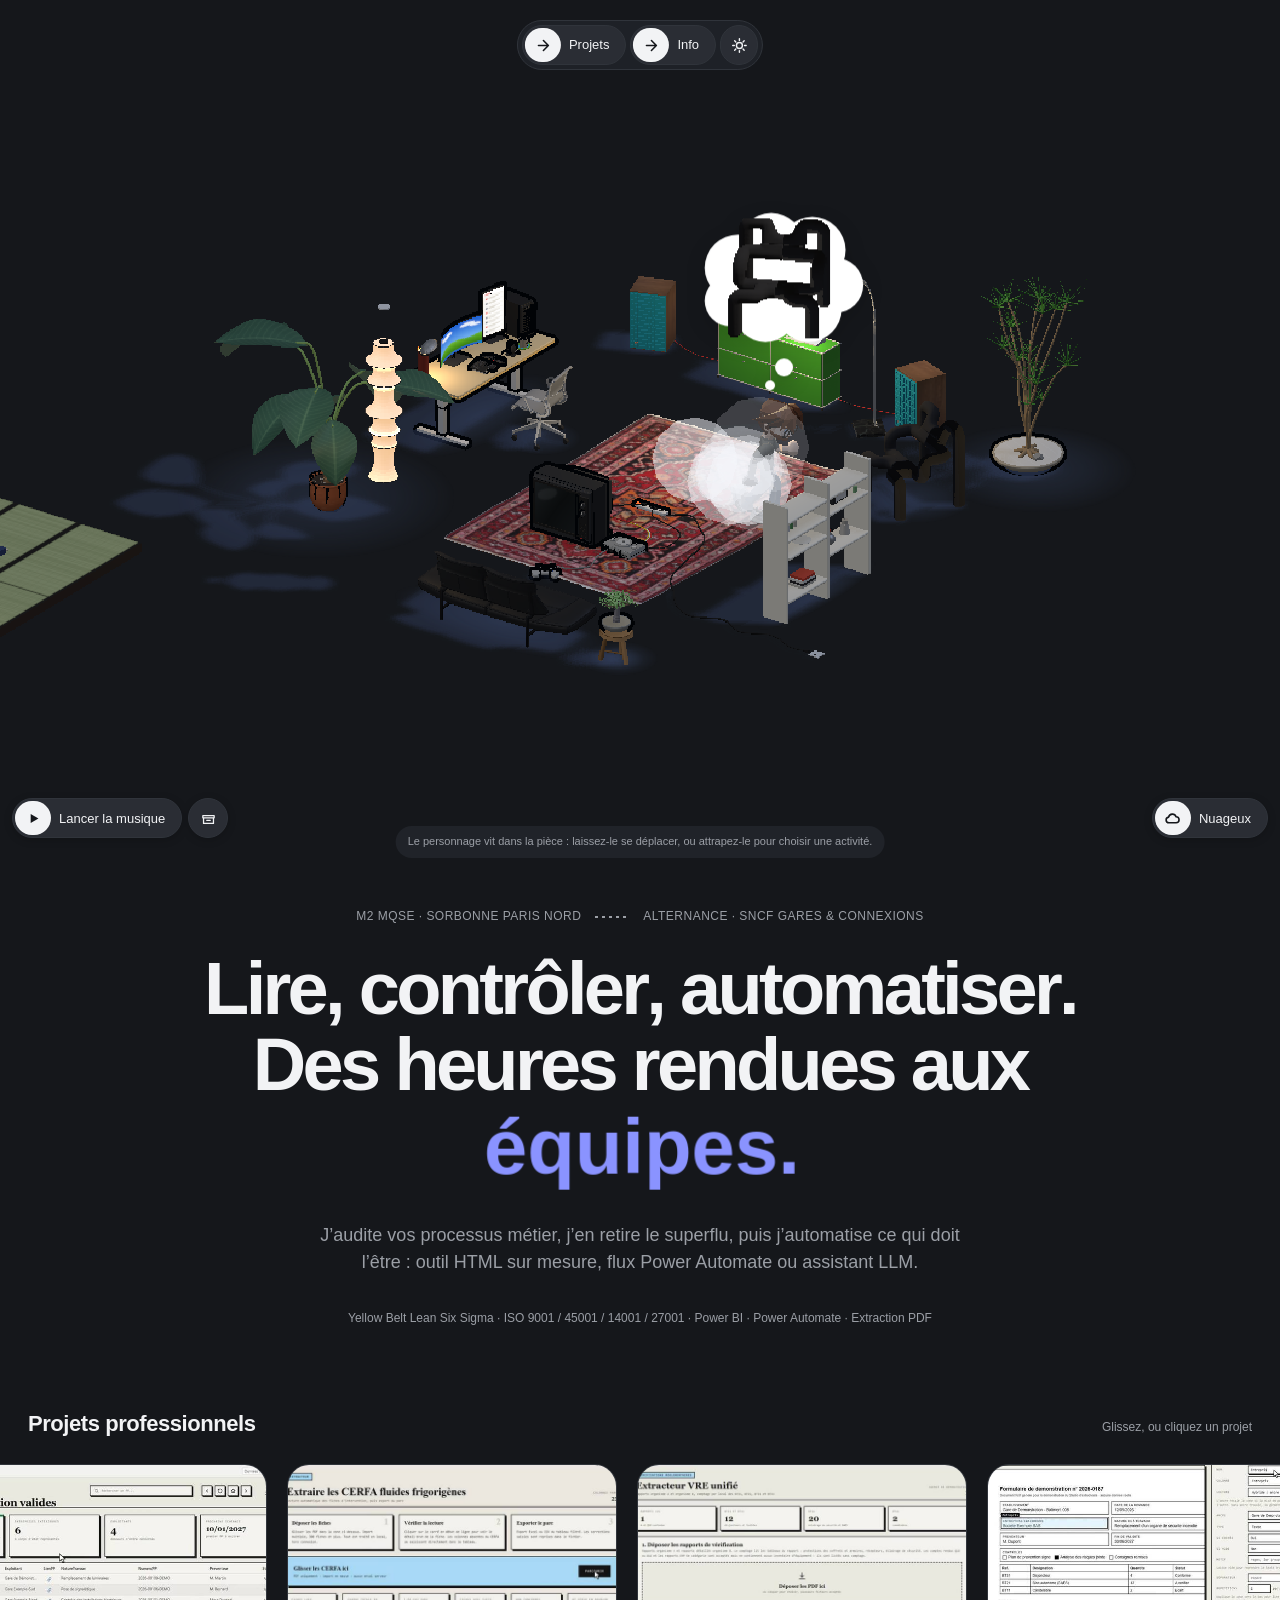
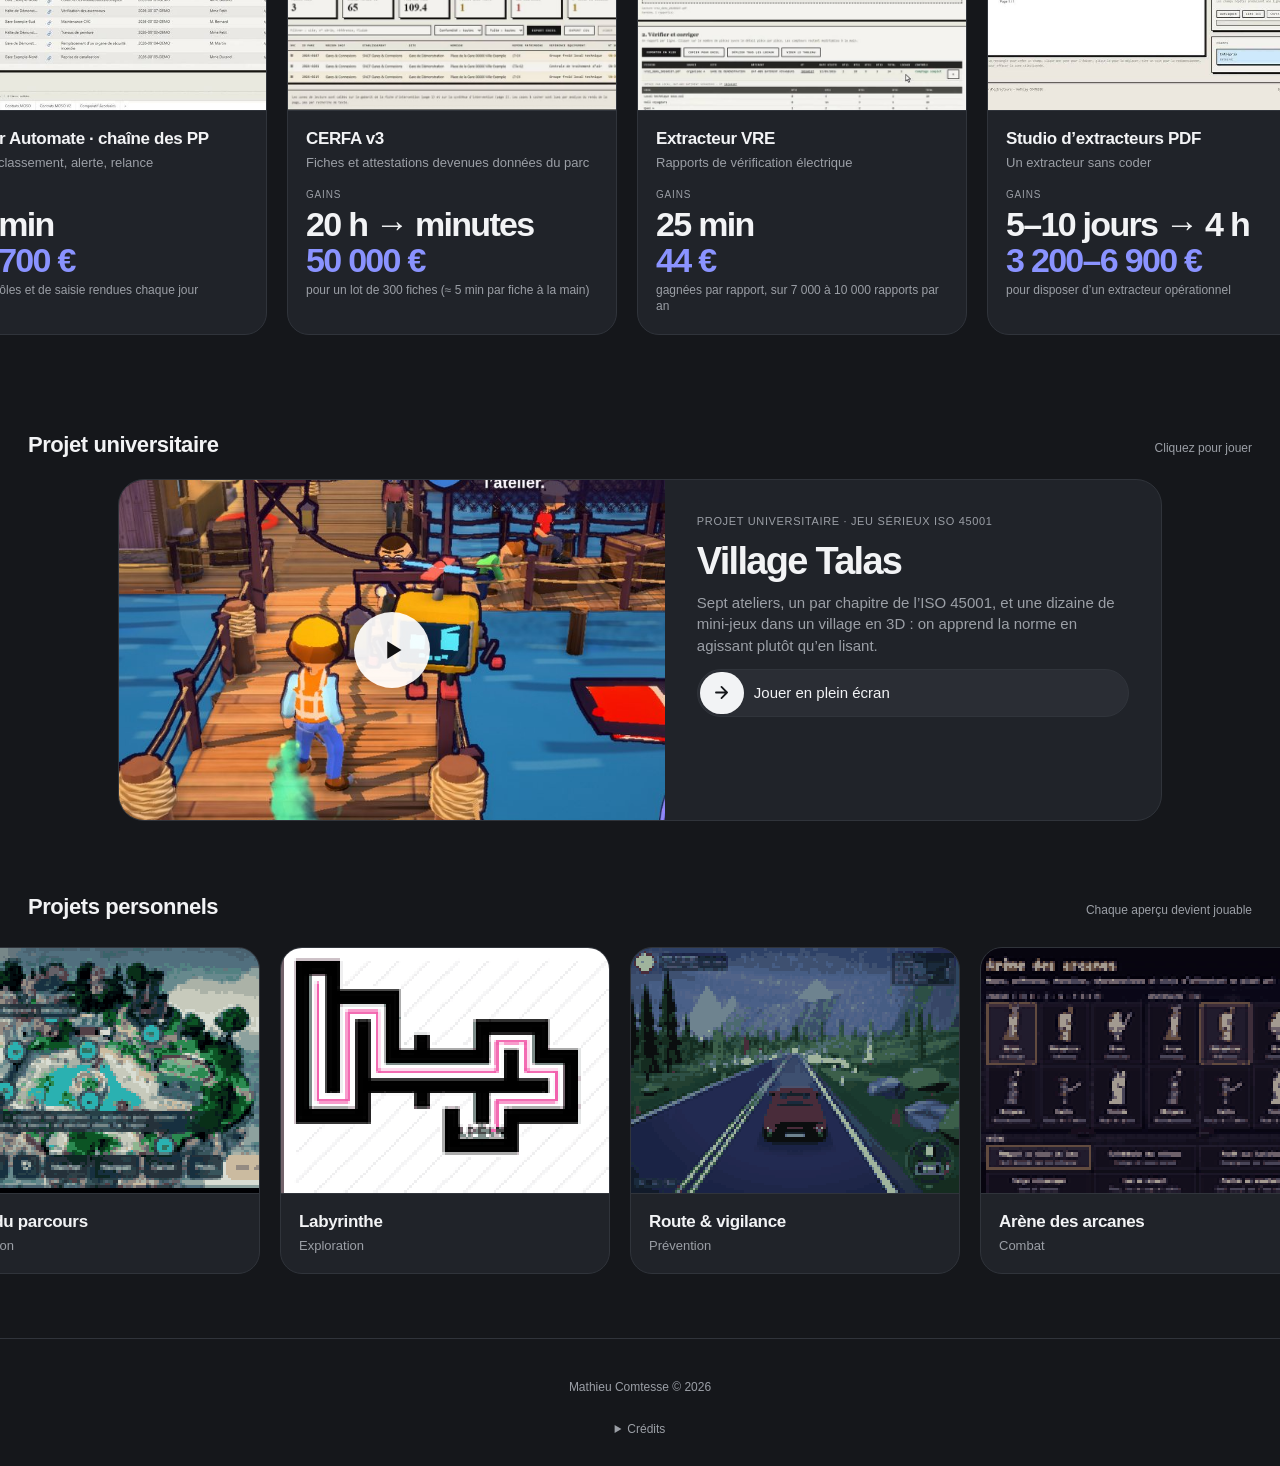
==== commit d3d8c0c4: "Jean suit le pied" ====
--- a/index.html
+++ b/index.html
@@ -8,9 +8,9 @@
 <meta name="theme-color" content="#f5f7fb">
 <script>{const n=new Date(),m=n.getHours()*60+n.getMinutes();document.documentElement.dataset.theme=(m>=1320||m<270)?'dark':'light';document.documentElement.classList.add('js')}</script>
 <link rel="icon" href="data:image/svg+xml,%3Csvg xmlns=%27http://www.w3.org/2000/svg%27 viewBox=%270 0 32 32%27%3E%3Crect width=%2732%27 height=%2732%27 rx=%277%27 fill=%27%23e8452b%27/%3E%3Ctext x=%2716%27 y=%2722%27 font-size=%2716%27 font-family=%27sans-serif%27 font-weight=%27700%27 text-anchor=%27middle%27 fill=%27white%27%3EMC%3C/text%3E%3C/svg%3E">
-<link rel="stylesheet" href="style.css">
+<link rel="stylesheet" href="style.css?v=bf01a16">
 <script type="importmap">{"imports":{"three":"./vendor/three.module.min.js","three/addons/":"./vendor/"}}</script>
-<script type="module" src="js/main.js"></script>
+<script type="module" src="js/main.js?v=bf01a16"></script>
 </head>
 <body class="page-home">
 <nav class="nav" aria-label="Navigation">
